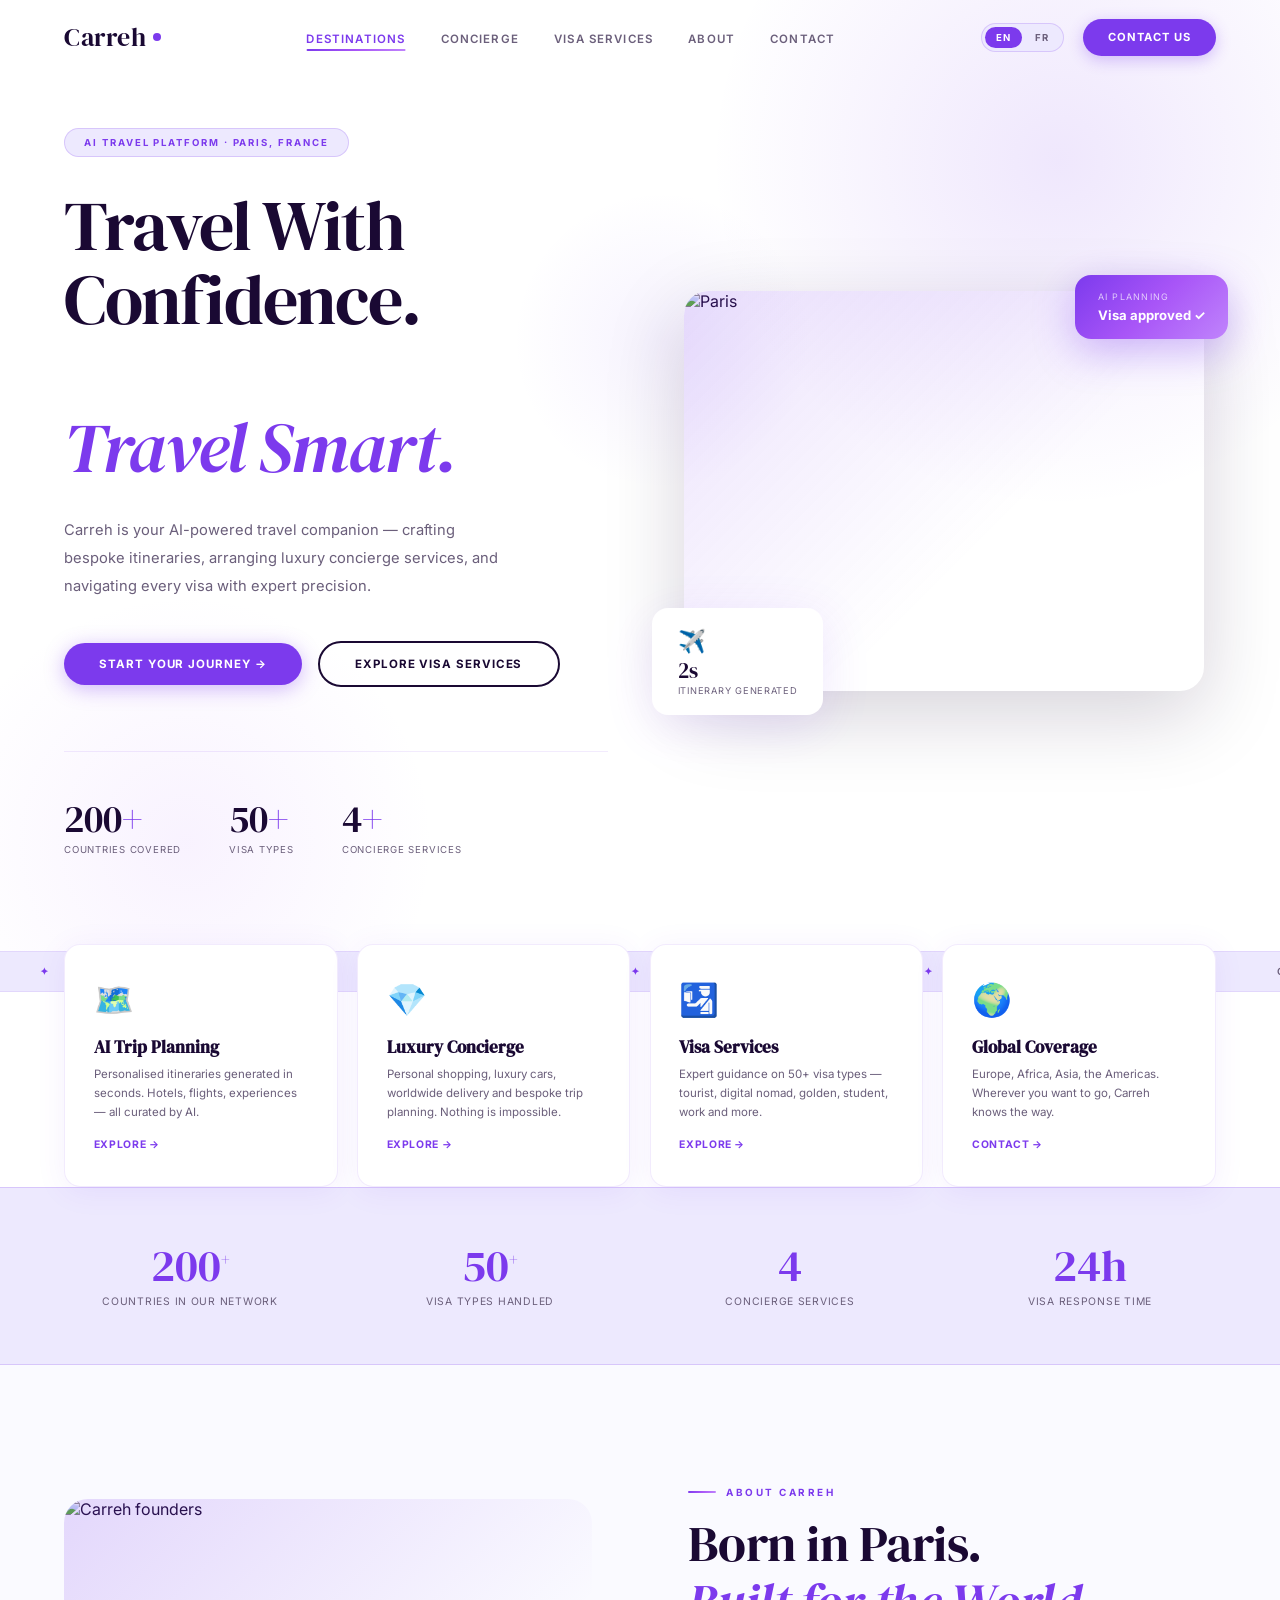
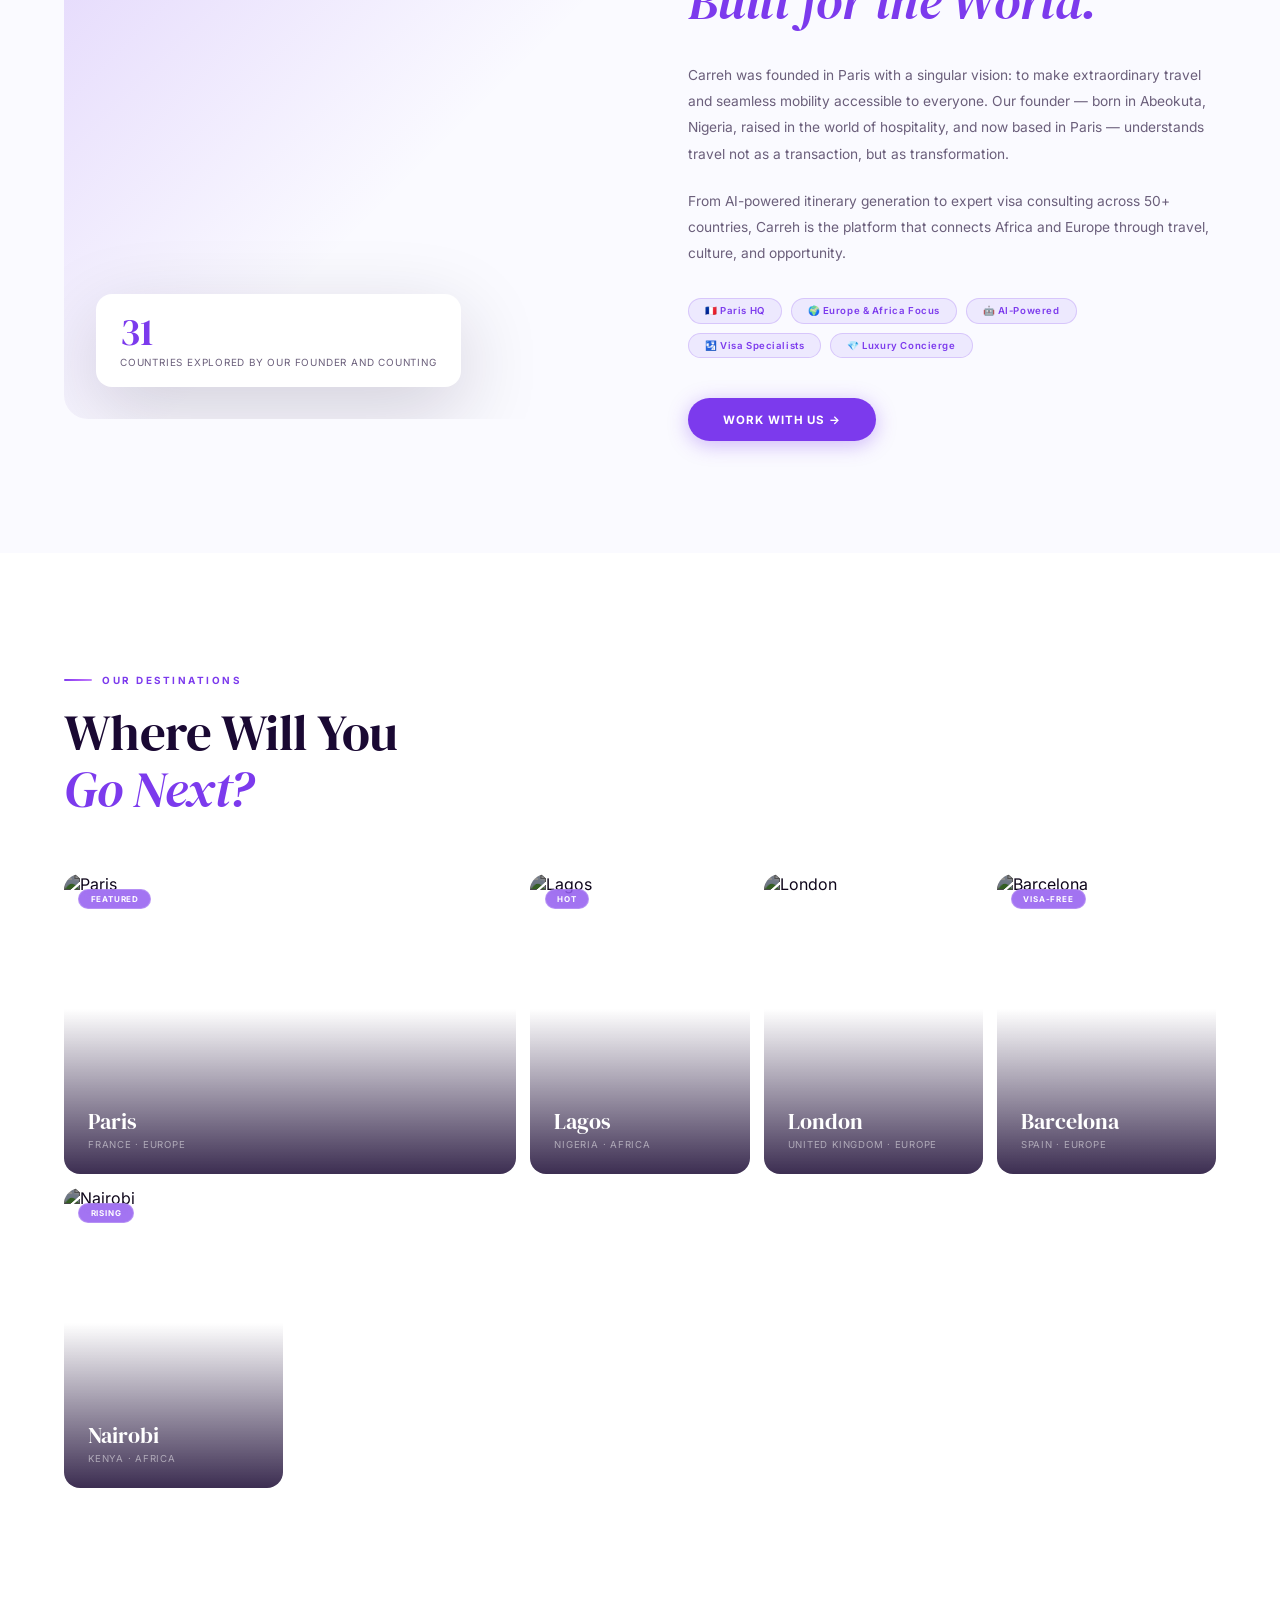
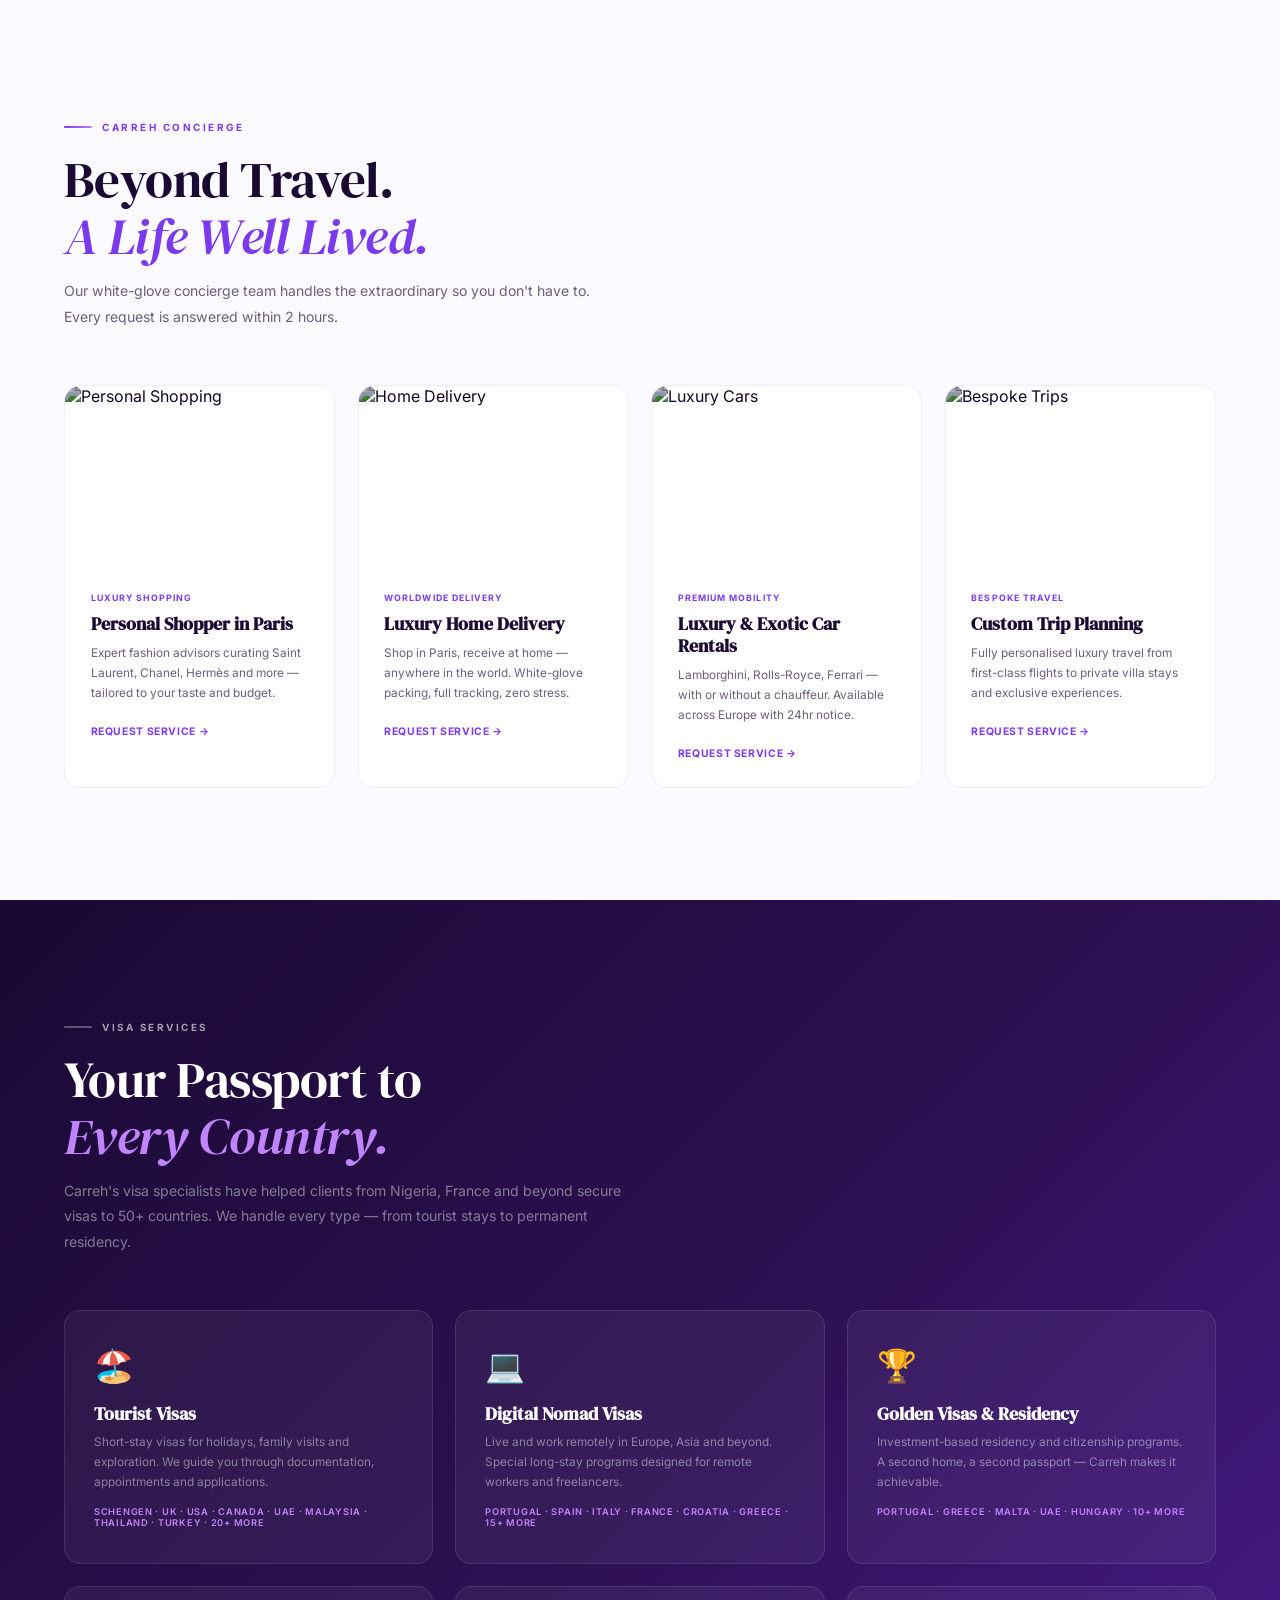
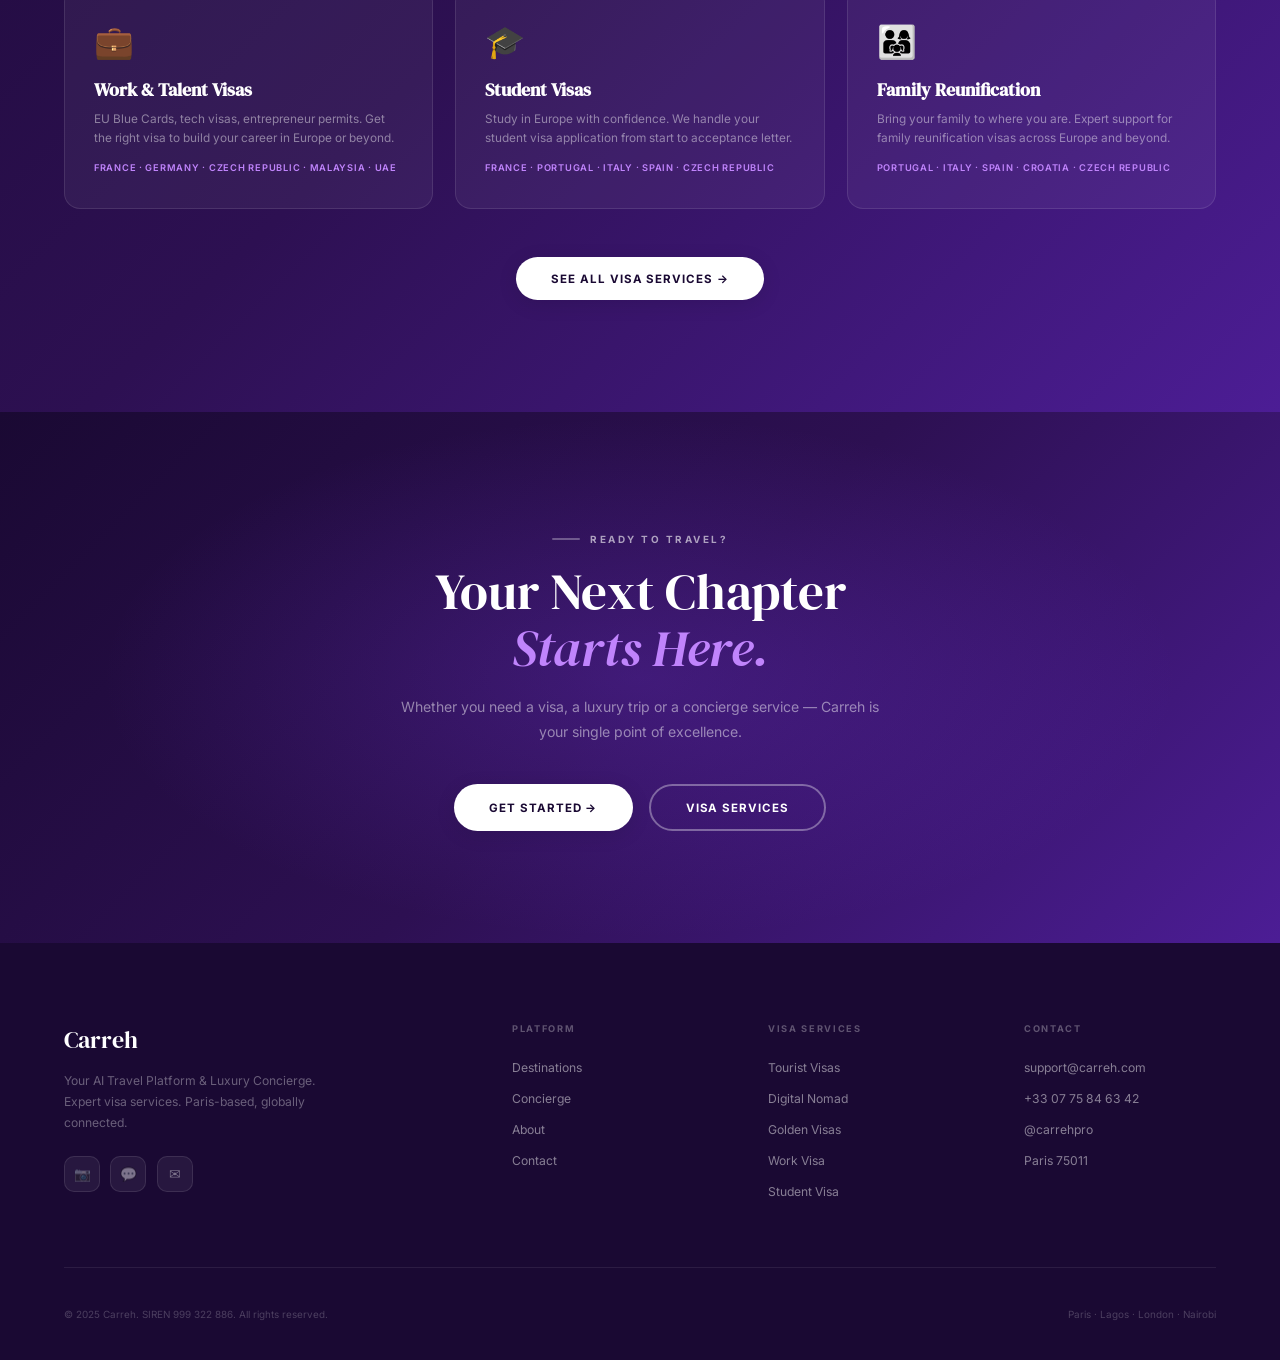
==== index.html @ 2eb6463b "Initial commit via Netlify" ====
<!DOCTYPE html>
<html lang="en">
<head>
<meta charset="UTF-8"/>
<meta name="viewport" content="width=device-width, initial-scale=1.0"/>
<meta name="description" content="Carreh — AI-powered travel platform, luxury concierge and expert visa services. Paris-based, worldwide."/>
<title>Carreh — Travel, Concierge &amp; Visa Services</title>
<link rel="preconnect" href="https://fonts.googleapis.com"/>
<link rel="preconnect" href="https://fonts.gstatic.com" crossorigin/>
<link href="https://fonts.googleapis.com/css2?family=DM+Serif+Display:ital@0;1&family=Inter:wght@300;400;500;600;700;800&display=swap" rel="stylesheet"/>
<link rel="stylesheet" href="styles.css"/>
</head>
<body>

<!-- NAV -->
<nav class="nav" id="mainNav">
  <a href="index.html" class="logo">Carreh<span class="logo-dot"></span></a>
  <ul class="nav-links">
    <li><a href="#destinations" class="active" data-en="Destinations" data-fr="Destinations">Destinations</a></li>
    <li><a href="#concierge" data-en="Concierge" data-fr="Conciergerie">Concierge</a></li>
    <li><a href="visas.html" data-en="Visa Services" data-fr="Services Visa">Visa Services</a></li>
    <li><a href="#about" data-en="About" data-fr="À Propos">About</a></li>
    <li><a href="contact.html" data-en="Contact" data-fr="Contact">Contact</a></li>
  </ul>
  <div class="nav-r">
    <div class="lang-pill">
      <button class="lbtn active" id="btnEN" onclick="setLang('en')">EN</button>
      <button class="lbtn" id="btnFR" onclick="setLang('fr')">FR</button>
    </div>
    <a href="contact.html" class="nav-cta" data-en="Contact Us" data-fr="Contactez-Nous">Contact Us</a>
  </div>
</nav>

<!-- HERO — Clean minimal with floating shapes -->
<section class="hero">
  <div class="hero-bg">
    <div class="hero-bg-shape1"></div>
    <div class="hero-bg-shape2"></div>
    <div class="hero-bg-shape3"></div>
  </div>
  <div class="hero-content">
    <div class="hero-l">
      <div class="hero-kicker" data-en="AI Travel Platform · Paris, France" data-fr="Plateforme IA · Paris, France">AI Travel Platform · Paris, France</div>
      <h1 data-en="Travel With<br/><strong>Confidence.</strong><br/><em>Travel Smart.</em>" data-fr="Voyagez Avec<br/><strong>Confiance.</strong><br/><em>Voyagez Mieux.</em>">Travel With<br/><strong>Confidence.</strong><br/><em>Travel Smart.</em></h1>
      <p class="hero-sub" data-en="Carreh is your AI-powered travel companion — crafting bespoke itineraries, arranging luxury concierge services, and navigating every visa with expert precision." data-fr="Carreh est votre compagnon de voyage IA — créant des itinéraires sur mesure, organisant des services de conciergerie de luxe, et naviguant chaque visa avec une précision experte.">Carreh is your AI-powered travel companion — crafting bespoke itineraries, arranging luxury concierge services, and navigating every visa with expert precision.</p>
      <div class="hero-btns">
        <a href="contact.html" class="btn btn-purple" data-en="Start Your Journey →" data-fr="Commencer →">Start Your Journey →</a>
        <a href="visas.html" class="btn btn-outline" data-en="Explore Visa Services" data-fr="Services Visa">Explore Visa Services</a>
      </div>
      <div class="hero-stats">
        <div><div class="hstat-n">200<span>+</span></div><div class="hstat-l" data-en="Countries Covered" data-fr="Pays Couverts">Countries Covered</div></div>
        <div><div class="hstat-n">50<span>+</span></div><div class="hstat-l" data-en="Visa Types" data-fr="Types de Visa">Visa Types</div></div>
        <div><div class="hstat-n">4<span>+</span></div><div class="hstat-l" data-en="Concierge Services" data-fr="Conciergeries">Concierge Services</div></div>
      </div>
    </div>
    <div class="hero-r">
      <div class="hero-visual">
        <div class="hero-img-main">
          <img src="https://images.unsplash.com/photo-1499856871958-5b9627545d1a?w=1200&q=80&fit=crop" alt="Paris"/>
        </div>
        <div class="hero-float1">
          <div class="hf-ico">✈️</div>
          <div class="hf-val">2s</div>
          <div class="hf-sub">Itinerary Generated</div>
        </div>
        <div class="hero-float2">
          <div class="hf2-l">AI Planning</div>
          <div class="hf2-v">Visa approved ✓</div>
        </div>
      </div>
    </div>
  </div>
</section>

<!-- MARQUEE -->
<div class="mq-wrap">
  <div class="mq-track">
    <span class="ac">✦</span><span>AI Trip Planning</span>
    <span class="ac">✦</span><span>Digital Nomad Visas</span>
    <span class="ac">✦</span><span>Luxury Concierge</span>
    <span class="ac">✦</span><span>Tourist Visas</span>
    <span class="ac">✦</span><span>Golden Visas</span>
    <span class="ac">✦</span><span>Personal Shopping Paris</span>
    <span class="ac">✦</span><span>Luxury Car Rentals</span>
    <span class="ac">✦</span><span>Worldwide Delivery</span>
    <span class="ac">✦</span><span>AI Trip Planning</span>
    <span class="ac">✦</span><span>Digital Nomad Visas</span>
    <span class="ac">✦</span><span>Luxury Concierge</span>
    <span class="ac">✦</span><span>Tourist Visas</span>
    <span class="ac">✦</span><span>Golden Visas</span>
    <span class="ac">✦</span><span>Personal Shopping Paris</span>
    <span class="ac">✦</span><span>Luxury Car Rentals</span>
    <span class="ac">✦</span><span>Worldwide Delivery</span>
  </div>
</div>

<!-- SERVICES STRIP -->
<div class="srv-strip">
  <a href="#destinations" class="srv">
    <span class="srv-ico">🗺️</span>
    <h3 data-en="AI Trip Planning" data-fr="Planification IA">AI Trip Planning</h3>
    <p data-en="Personalised itineraries generated in seconds. Hotels, flights, experiences — all curated by AI." data-fr="Itinéraires personnalisés générés en secondes. Hôtels, vols, expériences — tous curés par IA.">Personalised itineraries generated in seconds. Hotels, flights, experiences — all curated by AI.</p>
    <div class="srv-arr">Explore →</div>
  </a>
  <a href="#concierge" class="srv">
    <span class="srv-ico">💎</span>
    <h3 data-en="Luxury Concierge" data-fr="Conciergerie Luxe">Luxury Concierge</h3>
    <p data-en="Personal shopping, luxury cars, worldwide delivery and bespoke trip planning. Nothing is impossible." data-fr="Shopping personnel, voitures de luxe, livraison mondiale et planification de voyages sur mesure.">Personal shopping, luxury cars, worldwide delivery and bespoke trip planning. Nothing is impossible.</p>
    <div class="srv-arr">Explore →</div>
  </a>
  <a href="visas.html" class="srv">
    <span class="srv-ico">🛂</span>
    <h3 data-en="Visa Services" data-fr="Services Visa">Visa Services</h3>
    <p data-en="Expert guidance on 50+ visa types — tourist, digital nomad, golden, student, work and more." data-fr="Expertise sur 50+ types de visa — touristique, nomade numérique, golden, étudiant et plus.">Expert guidance on 50+ visa types — tourist, digital nomad, golden, student, work and more.</p>
    <div class="srv-arr">Explore →</div>
  </a>
  <a href="contact.html" class="srv">
    <span class="srv-ico">🌍</span>
    <h3 data-en="Global Coverage" data-fr="Couverture Mondiale">Global Coverage</h3>
    <p data-en="Europe, Africa, Asia, the Americas. Wherever you want to go, Carreh knows the way." data-fr="Europe, Afrique, Asie, Amériques. Où que vous souhaitiez aller, Carreh connaît le chemin.">Europe, Africa, Asia, the Americas. Wherever you want to go, Carreh knows the way.</p>
    <div class="srv-arr">Contact →</div>
  </a>
</div>

<!-- TRUST NUMBERS -->
<div class="trust reveal">
  <div><div class="tr-n">200<sup style="font-size:1rem">+</sup></div><div class="tr-l">Countries in our network</div></div>
  <div><div class="tr-n">50<sup style="font-size:1rem">+</sup></div><div class="tr-l">Visa types handled</div></div>
  <div><div class="tr-n">4</div><div class="tr-l">Concierge services</div></div>
  <div><div class="tr-n">24h</div><div class="tr-l">Visa response time</div></div>
</div>

<!-- ABOUT -->
<section id="about" class="section" style="background:var(--off);">
  <div class="about-grid">
    <div class="about-img reveal">
      <img src="https://images.unsplash.com/photo-1543051932-6ef9fecfff21?w=900&q=80&fit=crop" alt="Carreh founders"/>
      <div class="ab-badge">
        <div class="ab-num">31</div>
        <div class="ab-txt">Countries explored by our founder and counting</div>
      </div>
    </div>
    <div class="about-txt reveal">
      <div class="eyebrow" data-en="About Carreh" data-fr="À Propos">About Carreh</div>
      <h2 class="disp" style="margin-bottom:2rem;" data-en="Born in Paris.<br/><em>Built for the World.</em>" data-fr="Né à Paris.<br/><em>Construit pour le Monde.</em>">Born in Paris.<br/><em>Built for the World.</em></h2>
      <p data-en="Carreh was founded in Paris with a singular vision: to make extraordinary travel and seamless mobility accessible to everyone. Our founder — born in Abeokuta, Nigeria, raised in the world of hospitality, and now based in Paris — understands travel not as a transaction, but as transformation." data-fr="Carreh a été fondé à Paris avec une vision singulière : rendre le voyage extraordinaire et la mobilité sans frontières accessibles à tous.">Carreh was founded in Paris with a singular vision: to make extraordinary travel and seamless mobility accessible to everyone. Our founder — born in Abeokuta, Nigeria, raised in the world of hospitality, and now based in Paris — understands travel not as a transaction, but as transformation.</p>
      <p data-en="From AI-powered itinerary generation to expert visa consulting across 50+ countries, Carreh is the platform that connects Africa and Europe through travel, culture, and opportunity." data-fr="De la génération d'itinéraires par IA aux conseils visa experts dans 50+ pays, Carreh est la plateforme qui connecte l'Afrique et l'Europe.">From AI-powered itinerary generation to expert visa consulting across 50+ countries, Carreh is the platform that connects Africa and Europe through travel, culture, and opportunity.</p>
      <div class="pills">
        <span class="pill">🇫🇷 Paris HQ</span>
        <span class="pill">🌍 Europe & Africa Focus</span>
        <span class="pill">🤖 AI-Powered</span>
        <span class="pill">🛂 Visa Specialists</span>
        <span class="pill">💎 Luxury Concierge</span>
      </div>
      <div style="margin-top:2.5rem;">
        <a href="contact.html" class="btn btn-purple">Work With Us →</a>
      </div>
    </div>
  </div>
</section>

<!-- DESTINATIONS -->
<section id="destinations" class="section">
  <div class="eyebrow reveal" data-en="Our Destinations" data-fr="Nos Destinations">Our Destinations</div>
  <h2 class="disp reveal" data-en="Where Will You<br/><em>Go Next?</em>" data-fr="Où Irez-Vous<br/><em>Ensuite?</em>">Where Will You<br/><em>Go Next?</em></h2>
  <div class="dest-grid reveal">
    <div class="dc">
      <img src="https://images.unsplash.com/photo-1502602898657-3e91760cbb34?w=900&q=80&fit=crop" alt="Paris"/>
      <div class="dc-lbl">Featured</div>
      <div class="dc-info"><div class="dc-city">Paris</div><div class="dc-ctry">France · Europe</div></div>
    </div>
    <div class="dc">
      <img src="https://images.unsplash.com/photo-1588449668365-d15e397f6787?w=600&q=80&fit=crop" alt="Lagos"/>
      <div class="dc-lbl">Hot</div>
      <div class="dc-info"><div class="dc-city">Lagos</div><div class="dc-ctry">Nigeria · Africa</div></div>
    </div>
    <div class="dc">
      <img src="https://images.unsplash.com/photo-1513635269975-59663e0ac1ad?w=600&q=80&fit=crop" alt="London"/>
      <div class="dc-info"><div class="dc-city">London</div><div class="dc-ctry">United Kingdom · Europe</div></div>
    </div>
    <div class="dc">
      <img src="https://images.unsplash.com/photo-1558618666-fcd25c85cd64?w=600&q=80&fit=crop" alt="Barcelona"/>
      <div class="dc-lbl">Visa-Free</div>
      <div class="dc-info"><div class="dc-city">Barcelona</div><div class="dc-ctry">Spain · Europe</div></div>
    </div>
    <div class="dc">
      <img src="https://images.unsplash.com/photo-1578662996442-48f60103fc96?w=600&q=80&fit=crop" alt="Nairobi"/>
      <div class="dc-lbl">Rising</div>
      <div class="dc-info"><div class="dc-city">Nairobi</div><div class="dc-ctry">Kenya · Africa</div></div>
    </div>
  </div>
</section>

<!-- CONCIERGE -->
<section id="concierge" class="section" style="background:var(--off);">
  <div class="eyebrow reveal" data-en="Carreh Concierge" data-fr="Conciergerie Carreh">Carreh Concierge</div>
  <h2 class="disp reveal" style="margin-bottom:.8rem;" data-en="Beyond Travel.<br/><em>A Life Well Lived.</em>" data-fr="Au-delà du Voyage.<br/><em>Une Vie Bien Vécue.</em>">Beyond Travel.<br/><em>A Life Well Lived.</em></h2>
  <p class="reveal" style="color:var(--muted);font-size:.88rem;line-height:1.8;max-width:560px;margin-bottom:0;" data-en="Our white-glove concierge team handles the extraordinary so you don't have to. Every request is answered within 2 hours." data-fr="Notre équipe de conciergerie s'occupe de l'extraordinaire pour vous. Chaque demande reçoit une réponse en 2 heures.">Our white-glove concierge team handles the extraordinary so you don't have to. Every request is answered within 2 hours.</p>
  <div class="con-grid">
    <div class="con-card reveal">
      <div class="con-img"><img src="https://images.unsplash.com/photo-1441984904996-e0b6ba687e04?w=600&q=80&fit=crop" alt="Personal Shopping"/></div>
      <div class="con-body">
        <div class="con-tag">Luxury Shopping</div>
        <h3>Personal Shopper in Paris</h3>
        <p>Expert fashion advisors curating Saint Laurent, Chanel, Hermès and more — tailored to your taste and budget.</p>
        <a href="contact.html" class="con-link">Request Service →</a>
      </div>
    </div>
    <div class="con-card reveal" style="animation-delay:.1s;">
      <div class="con-img"><img src="https://images.unsplash.com/photo-1566827191344-7fca41de9ea1?w=600&q=80&fit=crop" alt="Home Delivery"/></div>
      <div class="con-body">
        <div class="con-tag">Worldwide Delivery</div>
        <h3>Luxury Home Delivery</h3>
        <p>Shop in Paris, receive at home — anywhere in the world. White-glove packing, full tracking, zero stress.</p>
        <a href="contact.html" class="con-link">Request Service →</a>
      </div>
    </div>
    <div class="con-card reveal" style="animation-delay:.2s;">
      <div class="con-img"><img src="https://images.unsplash.com/photo-1555215695-3004980ad54e?w=600&q=80&fit=crop" alt="Luxury Cars"/></div>
      <div class="con-body">
        <div class="con-tag">Premium Mobility</div>
        <h3>Luxury &amp; Exotic Car Rentals</h3>
        <p>Lamborghini, Rolls-Royce, Ferrari — with or without a chauffeur. Available across Europe with 24hr notice.</p>
        <a href="contact.html" class="con-link">Request Service →</a>
      </div>
    </div>
    <div class="con-card reveal" style="animation-delay:.3s;">
      <div class="con-img"><img src="https://images.unsplash.com/photo-1571896349842-33c89424de2d?w=600&q=80&fit=crop" alt="Bespoke Trips"/></div>
      <div class="con-body">
        <div class="con-tag">Bespoke Travel</div>
        <h3>Custom Trip Planning</h3>
        <p>Fully personalised luxury travel from first-class flights to private villa stays and exclusive experiences.</p>
        <a href="contact.html" class="con-link">Request Service →</a>
      </div>
    </div>
  </div>
</section>

<!-- VISA PREVIEW STRIP -->
<section class="section visa-strip">
  <div class="eyebrow wh reveal" data-en="Visa Services" data-fr="Services Visa">Visa Services</div>
  <h2 class="disp wh reveal" data-en="Your Passport to<br/><em>Every Country.</em>" data-fr="Votre Passeport pour<br/><em>Chaque Pays.</em>">Your Passport to<br/><em>Every Country.</em></h2>
  <p class="reveal" style="color:rgba(255,255,255,.45);font-size:.88rem;line-height:1.8;max-width:560px;margin-bottom:0;margin-top:.8rem;" data-en="Carreh's visa specialists have helped clients from Nigeria, France and beyond secure visas to 50+ countries. We handle every type — from tourist stays to permanent residency." data-fr="Les spécialistes visa de Carreh ont aidé des clients du Nigéria, de France et d'ailleurs à obtenir des visas pour 50+ pays.">Carreh's visa specialists have helped clients from Nigeria, France and beyond secure visas to 50+ countries. We handle every type — from tourist stays to permanent residency.</p>
  <div class="visa-cats reveal">
    <a href="visas.html#tourist" class="vcat">
      <span class="vcat-ico">🏖️</span>
      <h3>Tourist Visas</h3>
      <p>Short-stay visas for holidays, family visits and exploration. We guide you through documentation, appointments and applications.</p>
      <div class="ctrs">Schengen · UK · USA · Canada · UAE · Malaysia · Thailand · Turkey · 20+ more</div>
    </a>
    <a href="visas.html#nomad" class="vcat">
      <span class="vcat-ico">💻</span>
      <h3>Digital Nomad Visas</h3>
      <p>Live and work remotely in Europe, Asia and beyond. Special long-stay programs designed for remote workers and freelancers.</p>
      <div class="ctrs">Portugal · Spain · Italy · France · Croatia · Greece · 15+ more</div>
    </a>
    <a href="visas.html#golden" class="vcat">
      <span class="vcat-ico">🏆</span>
      <h3>Golden Visas &amp; Residency</h3>
      <p>Investment-based residency and citizenship programs. A second home, a second passport — Carreh makes it achievable.</p>
      <div class="ctrs">Portugal · Greece · Malta · UAE · Hungary · 10+ more</div>
    </a>
    <a href="visas.html#work" class="vcat">
      <span class="vcat-ico">💼</span>
      <h3>Work &amp; Talent Visas</h3>
      <p>EU Blue Cards, tech visas, entrepreneur permits. Get the right visa to build your career in Europe or beyond.</p>
      <div class="ctrs">France · Germany · Czech Republic · Malaysia · UAE</div>
    </a>
    <a href="visas.html#student" class="vcat">
      <span class="vcat-ico">🎓</span>
      <h3>Student Visas</h3>
      <p>Study in Europe with confidence. We handle your student visa application from start to acceptance letter.</p>
      <div class="ctrs">France · Portugal · Italy · Spain · Czech Republic</div>
    </a>
    <a href="visas.html#family" class="vcat">
      <span class="vcat-ico">👨‍👩‍👧</span>
      <h3>Family Reunification</h3>
      <p>Bring your family to where you are. Expert support for family reunification visas across Europe and beyond.</p>
      <div class="ctrs">Portugal · Italy · Spain · Croatia · Czech Republic</div>
    </a>
  </div>
  <div class="reveal" style="margin-top:3rem;text-align:center;">
    <a href="visas.html" class="btn btn-white" data-en="See All Visa Services →" data-fr="Voir Tous les Visas →">See All Visa Services →</a>
  </div>
</section>

<!-- CTA -->
<section class="cta-sec">
  <div class="eyebrow wh reveal" data-en="Ready to Travel?" data-fr="Prêt à Voyager?">Ready to Travel?</div>
  <h2 class="reveal" data-en="Your Next Chapter<br/><em>Starts Here.</em>" data-fr="Votre Prochain Chapitre<br/><em>Commence Ici.</em>">Your Next Chapter<br/><em>Starts Here.</em></h2>
  <p class="reveal" data-en="Whether you need a visa, a luxury trip or a concierge service — Carreh is your single point of excellence." data-fr="Que vous ayez besoin d'un visa, d'un voyage de luxe ou d'un service conciergerie — Carreh est votre point d'excellence.">Whether you need a visa, a luxury trip or a concierge service — Carreh is your single point of excellence.</p>
  <div class="cta-row reveal">
    <a href="contact.html" class="btn btn-white">Get Started →</a>
    <a href="visas.html" class="btn btn-outline-wh">Visa Services</a>
  </div>
</section>

<!-- FOOTER -->
<footer>
  <div class="ft">
    <div>
      <a href="index.html" class="flogo">Carreh</a>
      <p class="ftag">Your AI Travel Platform &amp; Luxury Concierge. Expert visa services. Paris-based, globally connected.</p>
      <div class="fsoc">
        <a href="https://instagram.com/carrehpro" target="_blank" class="fsoc-a">📷</a>
        <a href="https://wa.me/330775846342" target="_blank" class="fsoc-a">💬</a>
        <a href="mailto:support@carreh.com" class="fsoc-a">✉</a>
      </div>
    </div>
    <div class="fc"><h4>Platform</h4><ul><li><a href="#destinations">Destinations</a></li><li><a href="#concierge">Concierge</a></li><li><a href="#about">About</a></li><li><a href="contact.html">Contact</a></li></ul></div>
    <div class="fc"><h4>Visa Services</h4><ul><li><a href="visas.html#tourist">Tourist Visas</a></li><li><a href="visas.html#nomad">Digital Nomad</a></li><li><a href="visas.html#golden">Golden Visas</a></li><li><a href="visas.html#work">Work Visa</a></li><li><a href="visas.html#student">Student Visa</a></li></ul></div>
    <div class="fc"><h4>Contact</h4><ul><li><a href="mailto:support@carreh.com">support@carreh.com</a></li><li><a href="https://wa.me/330775846342">+33 07 75 84 63 42</a></li><li><a href="https://instagram.com/carrehpro">@carrehpro</a></li><li><a href="#">Paris 75011</a></li></ul></div>
  </div>
  <div class="fb">
    <span class="fb-copy">© 2025 Carreh. SIREN 999 322 886. All rights reserved.</span>
    <span class="fb-copy">Paris · Lagos · London · Nairobi</span>
  </div>
</footer>

<script src="main.js"></script>
</body>
</html>
---- styles.css ----
/* ═══════════════════════════════════════════
   CARREH — Purple & White Premium Design System
   ═══════════════════════════════════════════ */
@import url('https://fonts.googleapis.com/css2?family=DM+Serif+Display:ital@0;1&family=Inter:wght@300;400;500;600;700;800&display=swap');
*,*::before,*::after{box-sizing:border-box;margin:0;padding:0;}
:root{
  --white:#FFFFFF;--off:#FAFAFF;--pale:#F3EEFF;
  --deep:#1A0933;--deep2:#2D1052;
  --purple:#7C3AED;--purple2:#6D28D9;--purple-lt:#A78BFA;
  --lavender:#DDD6FE;--lavender2:#EDE9FE;
  --violet:#8B5CF6;--fuchsia:#C084FC;
  --text:#1A0933;--muted:#6B5F7B;
  --border:rgba(124,58,237,0.1);--border-p:rgba(124,58,237,0.2);
  --sh:0 4px 30px rgba(124,58,237,0.08);
  --sh-lg:0 12px 50px rgba(124,58,237,0.12);
  --sh-xl:0 24px 80px rgba(26,9,51,0.18);
  --grad:linear-gradient(135deg,#7C3AED 0%,#A855F7 50%,#C084FC 100%);
  --grad-dark:linear-gradient(135deg,#1A0933 0%,#2D1052 50%,#4C1D95 100%);
  --radius:16px;
  --radius-lg:24px;
}
html{scroll-behavior:smooth;}
body{background:var(--white);color:var(--text);font-family:'Inter',sans-serif;font-weight:400;overflow-x:hidden;-webkit-font-smoothing:antialiased;}

/* ═══ NAV ═══ */
.nav{position:fixed;top:0;left:0;right:0;z-index:600;display:flex;justify-content:space-between;align-items:center;padding:1.2rem 4rem;transition:all .4s;}
.nav.scrolled{background:rgba(255,255,255,.95);backdrop-filter:blur(24px);box-shadow:0 1px 20px rgba(124,58,237,.08);padding:.85rem 4rem;}
.logo{font-family:'DM Serif Display',serif;font-weight:400;font-size:1.65rem;letter-spacing:.02em;color:var(--deep);text-decoration:none;display:flex;align-items:center;gap:.4rem;}
.logo.wh{color:#fff;}
.logo-dot{width:8px;height:8px;background:var(--purple);border-radius:50%;display:inline-block;animation:pulse 2s ease infinite;}
@keyframes pulse{0%,100%{opacity:1;box-shadow:0 0 0 0 rgba(124,58,237,.4);}50%{opacity:.8;box-shadow:0 0 0 8px rgba(124,58,237,0);}}
.nav-links{display:flex;gap:2.2rem;list-style:none;}
.nav-links a{text-decoration:none;color:var(--muted);font-size:.72rem;font-weight:600;letter-spacing:.1em;text-transform:uppercase;transition:color .25s;position:relative;padding-bottom:.3rem;}
.nav-links a::after{content:'';position:absolute;bottom:0;left:50%;width:0;height:2px;background:var(--grad);border-radius:2px;transition:all .3s;transform:translateX(-50%);}
.nav-links a:hover{color:var(--purple);}
.nav-links a:hover::after,.nav-links a.active::after{width:100%;}
.nav-links a.active{color:var(--purple);}
.nav-r{display:flex;align-items:center;gap:1.2rem;}
.lang-pill{display:flex;align-items:center;background:var(--lavender2);border:1px solid var(--border-p);border-radius:100px;padding:3px;gap:2px;}
.lbtn{font-family:'Inter',sans-serif;font-size:.6rem;font-weight:700;letter-spacing:.07em;padding:.3rem .7rem;border:none;background:transparent;color:var(--muted);cursor:pointer;border-radius:100px;transition:all .22s;}
.lbtn.active{background:var(--purple);color:#fff;}
.nav-cta{font-family:'Inter',sans-serif;font-size:.7rem;font-weight:700;letter-spacing:.08em;text-transform:uppercase;padding:.7rem 1.6rem;background:var(--purple);color:#fff;text-decoration:none;border-radius:100px;transition:all .3s;box-shadow:0 4px 15px rgba(124,58,237,.3);}
.nav-cta:hover{background:var(--deep);transform:translateY(-2px);box-shadow:0 6px 20px rgba(26,9,51,.3);}

/* ═══ UTILS ═══ */
.section{padding:7rem 4rem;}.section-sm{padding:5rem 4rem;}
.eyebrow{font-family:'Inter',sans-serif;font-size:.62rem;font-weight:700;letter-spacing:.25em;text-transform:uppercase;color:var(--purple);display:inline-flex;align-items:center;gap:.65rem;margin-bottom:1.1rem;}
.eyebrow::before{content:'';width:28px;height:2px;background:var(--grad);border-radius:2px;}
.eyebrow.wh{color:rgba(255,255,255,.6);}
.eyebrow.wh::before{background:rgba(255,255,255,.3);}
h2.disp{font-family:'DM Serif Display',serif;font-size:clamp(2.2rem,4vw,3.4rem);font-weight:400;line-height:1.12;letter-spacing:-.01em;color:var(--deep);}
h2.disp em{font-style:italic;color:var(--purple);}
h2.disp.wh{color:#fff;}
h2.disp.wh em{color:var(--fuchsia);}
.reveal{opacity:0;transform:translateY(30px);transition:opacity .7s ease,transform .7s ease;}
.reveal.visible{opacity:1;transform:translateY(0);}
.btn{display:inline-flex;align-items:center;gap:.55rem;font-family:'Inter',sans-serif;font-size:.72rem;font-weight:700;letter-spacing:.08em;text-transform:uppercase;padding:.9rem 2.2rem;text-decoration:none;border-radius:100px;border:none;cursor:pointer;transition:all .3s;}
.btn-purple{background:var(--purple);color:#fff;box-shadow:0 4px 20px rgba(124,58,237,.35);}
.btn-purple:hover{background:var(--deep);transform:translateY(-2px);box-shadow:0 8px 30px rgba(26,9,51,.3);}
.btn-blue{background:var(--purple);color:#fff;box-shadow:0 4px 20px rgba(124,58,237,.35);}
.btn-blue:hover{background:var(--deep);transform:translateY(-2px);box-shadow:0 8px 30px rgba(26,9,51,.3);}
.btn-white{background:#fff;color:var(--deep);box-shadow:0 4px 20px rgba(0,0,0,.1);}
.btn-white:hover{background:var(--pale);color:var(--purple);transform:translateY(-2px);}
.btn-outline{background:transparent;color:var(--deep);border:2px solid var(--deep);}
.btn-outline:hover{background:var(--deep);color:#fff;}
.btn-outline-wh{background:transparent;color:#fff;border:2px solid rgba(255,255,255,.35);}
.btn-outline-wh:hover{border-color:#fff;background:rgba(255,255,255,.1);}

/* ═══ HERO — Full width gradient ═══ */
.hero{min-height:100vh;position:relative;overflow:hidden;display:flex;align-items:center;background:var(--white);}
.hero-bg{position:absolute;inset:0;z-index:0;}
.hero-bg-shape1{position:absolute;top:-20%;right:-10%;width:700px;height:700px;border-radius:50%;background:radial-gradient(circle,rgba(124,58,237,.12) 0%,transparent 70%);animation:float1 15s ease-in-out infinite;}
.hero-bg-shape2{position:absolute;bottom:-15%;left:-5%;width:500px;height:500px;border-radius:50%;background:radial-gradient(circle,rgba(192,132,252,.1) 0%,transparent 70%);animation:float2 18s ease-in-out infinite;}
.hero-bg-shape3{position:absolute;top:20%;left:40%;width:300px;height:300px;border-radius:50%;background:radial-gradient(circle,rgba(139,92,246,.08) 0%,transparent 70%);animation:float3 12s ease-in-out infinite;}
@keyframes float1{0%,100%{transform:translate(0,0);}50%{transform:translate(-40px,30px);}}
@keyframes float2{0%,100%{transform:translate(0,0);}50%{transform:translate(30px,-25px);}}
@keyframes float3{0%,100%{transform:translate(0,0);}50%{transform:translate(-20px,-20px);}}
.hero-content{position:relative;z-index:1;display:grid;grid-template-columns:1fr 1fr;gap:4rem;align-items:center;width:100%;padding:8rem 4rem 6rem;}
.hero-l{max-width:600px;}
.hero-kicker{display:inline-flex;align-items:center;gap:.6rem;font-size:.6rem;font-weight:700;letter-spacing:.2em;text-transform:uppercase;color:var(--purple);margin-bottom:2rem;padding:.5rem 1.2rem;background:var(--lavender2);border:1px solid var(--border-p);border-radius:100px;opacity:0;animation:fadeUp .8s .1s forwards;}
.hero h1{font-family:'DM Serif Display',serif;font-size:clamp(3.2rem,5.5vw,5.5rem);font-weight:400;line-height:1.05;letter-spacing:-.02em;color:var(--deep);margin-bottom:2rem;opacity:0;animation:fadeUp .9s .25s forwards;}
.hero h1 strong{display:block;font-weight:400;}
.hero h1 em{display:block;font-style:italic;color:var(--purple);}
.hero-sub{font-size:.92rem;line-height:1.9;color:var(--muted);max-width:440px;margin-bottom:2.5rem;opacity:0;animation:fadeUp .9s .4s forwards;}
.hero-btns{display:flex;align-items:center;gap:1rem;flex-wrap:wrap;opacity:0;animation:fadeUp .9s .55s forwards;}
.hero-stats{display:flex;gap:3rem;margin-top:4rem;padding-top:3rem;border-top:1px solid var(--border);opacity:0;animation:fadeUp .9s .72s forwards;}
.hstat-n{font-family:'DM Serif Display',serif;font-size:2.4rem;font-weight:400;color:var(--deep);line-height:1;}
.hstat-n span{color:var(--purple);}
.hstat-l{font-size:.6rem;color:var(--muted);margin-top:.3rem;letter-spacing:.08em;text-transform:uppercase;}
.hero-r{position:relative;display:flex;justify-content:center;align-items:center;opacity:0;animation:fadeUp .9s .5s forwards;}
.hero-visual{position:relative;width:100%;max-width:520px;}
.hero-img-main{width:100%;border-radius:var(--radius-lg);overflow:hidden;box-shadow:var(--sh-xl);position:relative;}
.hero-img-main img{width:100%;height:400px;object-fit:cover;display:block;}
.hero-img-main::after{content:'';position:absolute;inset:0;background:linear-gradient(135deg,rgba(124,58,237,.15) 0%,transparent 60%);border-radius:var(--radius-lg);}
.hero-float1{position:absolute;bottom:-1.5rem;left:-2rem;z-index:2;background:#fff;border-radius:var(--radius);padding:1.2rem 1.6rem;box-shadow:var(--sh-lg);animation:flt 5s ease-in-out infinite;}
.hero-float2{position:absolute;top:-1rem;right:-1.5rem;z-index:2;background:var(--grad);border-radius:var(--radius);padding:1rem 1.4rem;box-shadow:0 12px 40px rgba(124,58,237,.35);animation:flt 4s 1.5s ease-in-out infinite;}
@keyframes flt{0%,100%{transform:translateY(0);}50%{transform:translateY(-10px);}}
.hf-ico{font-size:1.4rem;margin-bottom:.4rem;}
.hf-val{font-family:'DM Serif Display',serif;font-size:1.3rem;color:var(--deep);line-height:1;}
.hf-sub{font-size:.58rem;color:var(--muted);margin-top:.2rem;text-transform:uppercase;letter-spacing:.08em;}
.hf2-l{font-size:.56rem;letter-spacing:.14em;text-transform:uppercase;color:rgba(255,255,255,.7);margin-bottom:.3rem;}
.hf2-v{font-family:'Inter',sans-serif;font-size:.82rem;font-weight:700;color:#fff;}
@keyframes fadeUp{from{opacity:0;transform:translateY(24px);}to{opacity:1;transform:translateY(0);}}

/* ═══ MARQUEE ═══ */
.mq-wrap{border-top:1px solid var(--border);border-bottom:1px solid var(--border);background:var(--lavender2);padding:.85rem 0;overflow:hidden;}
.mq-track{display:flex;white-space:nowrap;animation:marq 30s linear infinite;}
.mq-track span{font-family:'Inter',sans-serif;font-size:.62rem;font-weight:600;letter-spacing:.14em;text-transform:uppercase;color:var(--muted);padding:0 2.5rem;}
.mq-track .ac{color:var(--purple);font-weight:800;}
@keyframes marq{from{transform:translateX(0);}to{transform:translateX(-50%);}}

/* ═══ SERVICES STRIP ═══ */
.srv-strip{display:grid;grid-template-columns:repeat(4,1fr);margin:-3rem 4rem 0;position:relative;z-index:10;gap:1.2rem;}
.srv{background:#fff;padding:2.2rem 1.8rem;text-decoration:none;display:block;position:relative;border:1px solid var(--border);border-radius:var(--radius);transition:all .35s;box-shadow:var(--sh);}
.srv:hover{transform:translateY(-6px);box-shadow:var(--sh-lg);border-color:var(--border-p);}
.srv::before{content:'';position:absolute;top:0;left:1.5rem;right:1.5rem;height:3px;background:var(--grad);border-radius:0 0 3px 3px;opacity:0;transition:opacity .35s;}
.srv:hover::before{opacity:1;}
.srv-ico{font-size:2rem;margin-bottom:1rem;display:block;}
.srv h3{font-family:'DM Serif Display',serif;font-size:1.08rem;color:var(--deep);margin-bottom:.4rem;}
.srv p{font-size:.72rem;line-height:1.65;color:var(--muted);margin-bottom:1rem;}
.srv-arr{font-size:.65rem;color:var(--purple);font-weight:700;letter-spacing:.06em;text-transform:uppercase;display:flex;align-items:center;gap:.4rem;transition:gap .3s;}
.srv:hover .srv-arr{gap:.85rem;}

/* ═══ ABOUT ═══ */
.about-grid{display:grid;grid-template-columns:1fr 1fr;gap:6rem;align-items:center;}
.about-img{position:relative;border-radius:var(--radius-lg);overflow:hidden;height:520px;}
.about-img img{width:100%;height:100%;object-fit:cover;}
.about-img::after{content:'';position:absolute;inset:0;background:linear-gradient(135deg,rgba(124,58,237,.18),transparent 60%);}
.ab-badge{position:absolute;bottom:2rem;left:2rem;background:#fff;border-radius:var(--radius);padding:1.2rem 1.5rem;box-shadow:var(--sh-xl);z-index:1;}
.ab-num{font-family:'DM Serif Display',serif;font-size:2.4rem;color:var(--purple);line-height:1;}
.ab-txt{font-size:.62rem;color:var(--muted);margin-top:.25rem;text-transform:uppercase;letter-spacing:.08em;}
.about-txt p{font-size:.86rem;line-height:1.9;color:var(--muted);margin-bottom:1.3rem;}
.about-txt p strong{color:var(--deep);font-weight:600;}
.pills{display:flex;gap:.55rem;flex-wrap:wrap;margin-top:2rem;}
.pill{font-family:'Inter',sans-serif;font-size:.6rem;font-weight:600;letter-spacing:.06em;padding:.4rem 1rem;border-radius:100px;background:var(--lavender2);border:1px solid var(--border-p);color:var(--purple);}

/* ═══ DESTINATIONS ═══ */
.dest-grid{display:grid;grid-template-columns:repeat(5,1fr);gap:14px;margin-top:3.5rem;}
.dc{position:relative;border-radius:var(--radius);overflow:hidden;height:300px;cursor:pointer;}
.dc:first-child{grid-column:span 2;}
.dc img{width:100%;height:100%;object-fit:cover;filter:brightness(.55) saturate(.9);transition:transform .7s,filter .5s;}
.dc:hover img{transform:scale(1.06);filter:brightness(.4);}
.dc-info{position:absolute;inset:0;padding:1.5rem;display:flex;flex-direction:column;justify-content:flex-end;background:linear-gradient(to top,rgba(26,9,51,.85) 0%,transparent 55%);}
.dc-city{font-family:'DM Serif Display',serif;font-size:1.35rem;color:#fff;}
.dc-ctry{font-size:.6rem;color:rgba(255,255,255,.5);margin-top:.2rem;letter-spacing:.08em;text-transform:uppercase;}
.dc-lbl{position:absolute;top:.9rem;left:.9rem;font-family:'Inter',sans-serif;font-size:.5rem;font-weight:700;letter-spacing:.1em;text-transform:uppercase;background:rgba(124,58,237,.7);backdrop-filter:blur(10px);border:1px solid rgba(255,255,255,.2);color:#fff;padding:.25rem .7rem;border-radius:100px;}

/* ═══ CONCIERGE CARDS ═══ */
.con-grid{display:grid;grid-template-columns:repeat(4,1fr);gap:1.4rem;margin-top:3.5rem;}
.con-card{background:#fff;border:1px solid var(--border);border-radius:var(--radius);overflow:hidden;transition:transform .3s,box-shadow .3s,border-color .3s;}
.con-card:hover{transform:translateY(-8px);box-shadow:var(--sh-xl);border-color:var(--border-p);}
.con-img{height:180px;overflow:hidden;}
.con-img img{width:100%;height:100%;object-fit:cover;filter:brightness(.7);transition:transform .6s;}
.con-card:hover .con-img img{transform:scale(1.08);}
.con-body{padding:1.6rem;}
.con-tag{font-family:'Inter',sans-serif;font-size:.55rem;font-weight:700;letter-spacing:.12em;text-transform:uppercase;color:var(--purple);margin-bottom:.65rem;}
.con-body h3{font-family:'DM Serif Display',serif;font-size:1.1rem;color:var(--deep);margin-bottom:.5rem;line-height:1.25;}
.con-body p{font-size:.74rem;line-height:1.7;color:var(--muted);margin-bottom:1rem;}
.con-link{display:inline-flex;align-items:center;gap:.4rem;font-size:.65rem;font-weight:700;color:var(--purple);text-decoration:none;letter-spacing:.06em;text-transform:uppercase;transition:gap .3s;}
.con-link:hover{gap:.8rem;}

/* ═══ VISA PREVIEW STRIP ═══ */
.visa-strip{background:var(--grad-dark);}
.visa-cats{display:grid;grid-template-columns:repeat(3,1fr);gap:1.4rem;margin-top:3.5rem;}
.vcat{background:rgba(255,255,255,.05);border:1px solid rgba(255,255,255,.1);border-radius:var(--radius);padding:2.2rem 1.8rem;text-decoration:none;display:block;transition:all .35s;}
.vcat:hover{background:rgba(124,58,237,.2);border-color:rgba(168,85,247,.4);transform:translateY(-4px);}
.vcat-ico{font-size:2rem;margin-bottom:1rem;display:block;}
.vcat h3{font-family:'DM Serif Display',serif;font-size:1.15rem;color:#fff;margin-bottom:.45rem;}
.vcat p{font-size:.74rem;line-height:1.65;color:rgba(255,255,255,.45);margin-bottom:.85rem;}
.vcat .ctrs{font-size:.58rem;color:var(--fuchsia);letter-spacing:.08em;text-transform:uppercase;font-weight:600;}

/* ═══ TRUST ═══ */
.trust{background:var(--lavender2);border-top:1px solid var(--border-p);border-bottom:1px solid var(--border-p);padding:3.5rem 4rem;display:grid;grid-template-columns:repeat(4,1fr);gap:3rem;text-align:center;}
.tr-n{font-family:'DM Serif Display',serif;font-size:2.8rem;color:var(--purple);line-height:1;}
.tr-l{font-size:.65rem;color:var(--muted);margin-top:.35rem;letter-spacing:.07em;text-transform:uppercase;}

/* ═══ CTA ═══ */
.cta-sec{background:var(--grad-dark);padding:7rem 4rem;text-align:center;position:relative;overflow:hidden;}
.cta-sec::before{content:'';position:absolute;inset:0;background:radial-gradient(ellipse 60% 70% at 50% 50%,rgba(124,58,237,.25) 0%,transparent 70%);}
.cta-sec>*{position:relative;z-index:1;}
.cta-sec h2{font-family:'DM Serif Display',serif;font-size:clamp(2.4rem,4vw,3.4rem);font-weight:400;color:#fff;margin-bottom:1rem;line-height:1.12;}
.cta-sec h2 em{font-style:italic;color:var(--fuchsia);}
.cta-sec p{font-size:.88rem;color:rgba(255,255,255,.48);margin-bottom:2.5rem;max-width:480px;margin-left:auto;margin-right:auto;line-height:1.8;}
.cta-row{display:flex;gap:1rem;justify-content:center;flex-wrap:wrap;}

/* ═══ PAGE HERO ═══ */
.page-hero{background:var(--grad-dark);padding:11rem 4rem 6rem;position:relative;overflow:hidden;}
.page-hero::before{content:'';position:absolute;inset:0;background:radial-gradient(ellipse 70% 80% at 80% 40%,rgba(124,58,237,.25) 0%,transparent 60%);}
.page-hero::after{content:'';position:absolute;bottom:0;left:0;right:0;height:80px;background:linear-gradient(to top,var(--white),transparent);}
.ph-inner{position:relative;z-index:1;max-width:820px;}
.page-hero h1{font-family:'DM Serif Display',serif;font-size:clamp(2.8rem,5.5vw,5.2rem);font-weight:400;line-height:1.08;color:#fff;margin-bottom:1.4rem;}
.page-hero h1 em{font-style:italic;color:var(--fuchsia);}
.page-hero p{font-size:.9rem;line-height:1.85;color:rgba(255,255,255,.48);max-width:560px;margin-bottom:2.2rem;}
.hero-tags{display:flex;gap:.65rem;flex-wrap:wrap;}
.htag{font-size:.58rem;font-weight:600;letter-spacing:.1em;text-transform:uppercase;padding:.38rem 1rem;border-radius:100px;background:rgba(124,58,237,.2);border:1px solid rgba(168,85,247,.3);color:rgba(255,255,255,.7);}

/* ═══ VISA PAGE ═══ */
.visa-nav{position:sticky;top:64px;z-index:100;background:rgba(255,255,255,.95);backdrop-filter:blur(20px);border-bottom:1px solid var(--border);padding:0 4rem;display:flex;gap:0;overflow-x:auto;scrollbar-width:none;}
.visa-nav::-webkit-scrollbar{display:none;}
.vntab{font-family:'Inter',sans-serif;font-size:.68rem;font-weight:600;letter-spacing:.08em;text-transform:uppercase;padding:1.05rem 1.5rem;border:none;background:transparent;color:var(--muted);cursor:pointer;border-bottom:2px solid transparent;white-space:nowrap;transition:all .25s;position:relative;}
.vntab:hover{color:var(--deep);}
.vntab.active{color:var(--purple);border-bottom-color:var(--purple);}
.vsec{padding:5rem 4rem;}
.vsec:nth-child(even){background:var(--off);}
.vsec-hd{margin-bottom:2.5rem;}
.vsec-hd h2{font-family:'DM Serif Display',serif;font-size:clamp(2rem,4vw,2.8rem);font-weight:400;color:var(--deep);margin-bottom:.6rem;line-height:1.12;}
.vsec-hd p{font-size:.84rem;line-height:1.8;color:var(--muted);max-width:580px;}

/* ═══ VISA CARDS — IMMERSIVE HORIZONTAL GALLERY ═══ */
.visa-grid{
  display:flex;overflow-x:auto;scroll-snap-type:x mandatory;
  gap:1.4rem;padding:.5rem 0 2rem;-webkit-overflow-scrolling:touch;
  scroll-padding-left:0;position:relative;
}
.visa-grid::-webkit-scrollbar{height:5px;}
.visa-grid::-webkit-scrollbar-track{background:var(--pale);border-radius:99px;}
.visa-grid::-webkit-scrollbar-thumb{background:var(--purple);border-radius:99px;}
.visa-grid::after{
  content:'';position:sticky;right:0;top:0;bottom:0;flex-shrink:0;
  width:60px;min-height:100%;
  background:linear-gradient(to left,var(--white) 0%,transparent 100%);
  pointer-events:none;z-index:10;margin-left:-60px;
}
.vsec:nth-child(even) .visa-grid::after{
  background:linear-gradient(to left,var(--off) 0%,transparent 100%);
}
.vc{
  min-width:280px;max-width:280px;height:420px;
  border-radius:var(--radius-lg);overflow:hidden;position:relative;
  scroll-snap-align:start;flex-shrink:0;
  border:none;cursor:pointer;background:var(--deep);
  transition:transform .45s cubic-bezier(.4,0,.2,1),box-shadow .45s;
}
.vsec:nth-child(even) .vc{background:var(--deep);}
.vc:hover{
  transform:translateY(-10px) scale(1.03);
  box-shadow:0 28px 80px rgba(26,9,51,.3);
}
.vc::before{
  content:'';position:absolute;top:0;left:0;right:0;height:3px;
  z-index:8;background:var(--grad);
  opacity:0;transition:opacity .35s;
}
.vc:hover::before{opacity:1;}
.vc-img{position:absolute;inset:0;width:100%;height:100%;overflow:hidden;}
.vc-placeholder{width:100%;height:100%;display:flex;align-items:center;justify-content:center;font-size:6rem;opacity:.3;}
.vc-img img{
  width:100%;height:100%;object-fit:cover;
  filter:brightness(.42) saturate(.85);
  transition:transform .7s cubic-bezier(.4,0,.2,1),filter .5s;
}
.vc:hover .vc-img img{transform:scale(1.12);filter:brightness(.32) saturate(.9);}
.vc-flag{position:absolute;top:1.3rem;left:1.3rem;font-size:2.2rem;z-index:4;filter:drop-shadow(0 3px 8px rgba(0,0,0,.45));}
.vc-badge{
  position:absolute;top:1.2rem;right:1.2rem;z-index:4;
  font-size:.5rem;font-weight:700;letter-spacing:.1em;text-transform:uppercase;
  background:rgba(124,58,237,.45);backdrop-filter:blur(14px);
  border:1px solid rgba(168,85,247,.35);color:#fff;
  padding:.28rem .75rem;border-radius:100px;
}
.vc-body{
  position:absolute;bottom:0;left:0;right:0;z-index:5;
  padding:2rem 1.4rem 1.4rem;
  background:linear-gradient(to top,rgba(26,9,51,.97) 0%,rgba(26,9,51,.82) 50%,rgba(26,9,51,.3) 78%,transparent 100%);
}
.vc-ctry{font-size:.54rem;font-weight:700;letter-spacing:.14em;text-transform:uppercase;color:var(--fuchsia);margin-bottom:.35rem;}
.vc-body h3{font-family:'DM Serif Display',serif;font-size:1.15rem;color:#fff;margin-bottom:.5rem;line-height:1.25;}
.vc-body p{font-size:.68rem;line-height:1.6;color:rgba(255,255,255,.5);margin-bottom:.75rem;display:-webkit-box;-webkit-line-clamp:3;-webkit-box-orient:vertical;overflow:hidden;}
.vc-meta{display:flex;gap:.6rem;margin-bottom:.8rem;flex-wrap:wrap;}
.vc-mi{font-size:.58rem;color:rgba(255,255,255,.45);display:flex;align-items:center;gap:.25rem;}
.vc-mi strong{color:#fff;font-weight:600;}
.vc-btn{
  display:inline-flex;align-items:center;justify-content:center;gap:.4rem;
  width:100%;font-family:'Inter',sans-serif;
  font-size:.63rem;font-weight:700;letter-spacing:.08em;text-transform:uppercase;
  padding:.68rem 1rem;background:rgba(124,58,237,.25);backdrop-filter:blur(8px);
  color:#fff;border:1px solid rgba(168,85,247,.3);border-radius:100px;
  cursor:pointer;text-decoration:none;transition:all .3s;
}
.vc-btn:hover{background:var(--purple);color:#fff;border-color:var(--purple);}
.visa-grid.visible .vc{animation:vcSlideIn .55s backwards;}
.visa-grid.visible .vc:nth-child(1){animation-delay:.04s;}
.visa-grid.visible .vc:nth-child(2){animation-delay:.1s;}
.visa-grid.visible .vc:nth-child(3){animation-delay:.16s;}
.visa-grid.visible .vc:nth-child(4){animation-delay:.22s;}
.visa-grid.visible .vc:nth-child(5){animation-delay:.28s;}
.visa-grid.visible .vc:nth-child(6){animation-delay:.34s;}
.visa-grid.visible .vc:nth-child(7){animation-delay:.4s;}
.visa-grid.visible .vc:nth-child(8){animation-delay:.46s;}
.visa-grid.visible .vc:nth-child(9){animation-delay:.52s;}
.visa-grid.visible .vc:nth-child(10){animation-delay:.58s;}
.visa-grid.visible .vc:nth-child(11){animation-delay:.64s;}
.visa-grid.visible .vc:nth-child(12){animation-delay:.7s;}
@keyframes vcSlideIn{from{opacity:0;transform:translateX(40px) scale(.95);}to{opacity:1;transform:translateX(0) scale(1);}}
.scroll-hint{
  display:inline-flex;align-items:center;gap:.5rem;
  margin-top:1.1rem;font-family:'Inter',sans-serif;
  font-size:.58rem;font-weight:600;letter-spacing:.18em;text-transform:uppercase;
  color:var(--muted);opacity:.55;
  animation:scrollHintPulse 2.5s ease-in-out infinite;
}
.scroll-hint::before{content:'';width:20px;height:1px;background:var(--muted);}
@keyframes scrollHintPulse{0%,100%{opacity:.55;transform:translateX(0);}50%{opacity:.85;transform:translateX(5px);}}

/* ═══ CONTACT PAGE ═══ */
.contact-layout{display:grid;grid-template-columns:1fr 1.6fr;gap:6rem;align-items:start;}
.ci h3{font-family:'DM Serif Display',serif;font-size:1.6rem;color:var(--deep);margin-bottom:1rem;}
.ci>p{font-size:.84rem;line-height:1.85;color:var(--muted);margin-bottom:2.2rem;}
.c-links{display:flex;flex-direction:column;gap:.9rem;margin-bottom:2.2rem;}
.c-link{display:flex;align-items:center;gap:1.1rem;padding:1.1rem 1.3rem;background:#fff;border:1.5px solid var(--border);border-radius:var(--radius);text-decoration:none;transition:all .3s;}
.c-link:hover{border-color:var(--purple);background:var(--lavender2);transform:translateY(-2px);box-shadow:var(--sh);}
.c-ico{width:42px;height:42px;border-radius:12px;background:var(--lavender2);border:1px solid var(--border-p);color:var(--purple);display:flex;align-items:center;justify-content:center;font-size:1.05rem;flex-shrink:0;}
.c-lbl{font-size:.56rem;letter-spacing:.12em;text-transform:uppercase;color:var(--muted);margin-bottom:.12rem;}
.c-val{font-size:.82rem;color:var(--deep);font-weight:500;}
.soc-row{display:flex;gap:.7rem;flex-wrap:wrap;}
.soc-btn{display:flex;align-items:center;gap:.5rem;padding:.6rem 1.2rem;border-radius:100px;font-size:.65rem;font-weight:700;letter-spacing:.06em;text-decoration:none;transition:all .3s;}
.soc-btn.ig{background:linear-gradient(135deg,#E1306C,#C13584);color:#fff;}
.soc-btn.ig:hover{opacity:.9;transform:translateY(-2px);}
.soc-btn.wa{background:#25D366;color:#fff;}
.soc-btn.wa:hover{background:#1dab54;transform:translateY(-2px);}
.cf-box{background:#fff;border:1.5px solid var(--border);border-radius:var(--radius-lg);padding:3rem;box-shadow:var(--sh);}
.cf-title{font-family:'DM Serif Display',serif;font-size:1.8rem;color:var(--deep);margin-bottom:.4rem;}
.cf-sub{font-size:.78rem;color:var(--muted);margin-bottom:2.2rem;line-height:1.7;}

/* ═══ FORMS ═══ */
.fg{display:flex;flex-direction:column;gap:.4rem;margin-bottom:1.1rem;}
.fg label{font-family:'Inter',sans-serif;font-size:.58rem;font-weight:700;letter-spacing:.12em;text-transform:uppercase;color:var(--deep);}
.fg input,.fg select,.fg textarea{background:var(--off);border:1.5px solid var(--border);color:var(--deep);padding:.82rem 1rem;border-radius:12px;font-family:'Inter',sans-serif;font-size:.82rem;outline:none;resize:none;transition:border-color .3s,box-shadow .3s;}
.fg input:focus,.fg select:focus,.fg textarea:focus{border-color:var(--purple);background:#fff;box-shadow:0 0 0 3px rgba(124,58,237,.1);}
.fg select option{background:#fff;}
.frow{display:grid;grid-template-columns:1fr 1fr;gap:1rem;}
.fsub{width:100%;padding:1rem;background:var(--purple);color:#fff;border:none;border-radius:100px;font-family:'Inter',sans-serif;font-size:.76rem;font-weight:700;letter-spacing:.09em;text-transform:uppercase;cursor:pointer;transition:all .3s;margin-top:.5rem;box-shadow:0 4px 15px rgba(124,58,237,.3);}
.fsub:hover{background:var(--deep);box-shadow:0 6px 20px rgba(26,9,51,.3);}
.form-ok{display:none;text-align:center;padding:2rem;}
.form-ok .ok-ico{font-size:3rem;margin-bottom:1rem;}
.form-ok h4{font-family:'DM Serif Display',serif;font-size:1.5rem;color:var(--deep);margin-bottom:.5rem;}
.form-ok p{font-size:.78rem;color:var(--muted);line-height:1.7;}

/* ═══ MODAL ═══ */
.modal-bg{position:fixed;inset:0;background:rgba(26,9,51,.55);backdrop-filter:blur(6px);z-index:800;display:flex;align-items:center;justify-content:center;opacity:0;pointer-events:none;transition:opacity .3s;padding:1.5rem;}
.modal-bg.open{opacity:1;pointer-events:all;}
.modal{background:#fff;border-radius:var(--radius-lg);width:100%;max-width:520px;padding:2.5rem;transform:translateY(18px);transition:transform .3s;max-height:90vh;overflow-y:auto;position:relative;}
.modal-bg.open .modal{transform:translateY(0);}
.modal-x{position:absolute;top:1.2rem;right:1.2rem;background:var(--off);border:none;cursor:pointer;width:34px;height:34px;border-radius:50%;display:flex;align-items:center;justify-content:center;font-size:1.1rem;color:var(--muted);transition:all .3s;}
.modal-x:hover{background:var(--lavender2);color:var(--purple);}
.modal h3{font-family:'DM Serif Display',serif;font-size:1.5rem;color:var(--deep);margin-bottom:.4rem;}
.modal-sub{font-size:.76rem;color:var(--muted);margin-bottom:1.8rem;line-height:1.65;}

/* ═══ FOOTER ═══ */
footer{background:var(--deep);padding:5rem 4rem 2.5rem;}
.ft{display:grid;grid-template-columns:2fr 1fr 1fr 1fr;gap:4rem;padding-bottom:3.5rem;border-bottom:1px solid rgba(255,255,255,.08);margin-bottom:2.5rem;}
.flogo{font-family:'DM Serif Display',serif;font-size:1.5rem;color:#fff;text-decoration:none;display:block;margin-bottom:.85rem;}
.ftag{font-size:.76rem;color:rgba(255,255,255,.35);line-height:1.75;margin-bottom:1.4rem;max-width:270px;}
.fsoc{display:flex;gap:.65rem;}
.fsoc-a{width:36px;height:36px;border-radius:10px;background:rgba(255,255,255,.06);border:1px solid rgba(255,255,255,.1);display:flex;align-items:center;justify-content:center;color:rgba(255,255,255,.4);text-decoration:none;font-size:.85rem;transition:all .3s;}
.fsoc-a:hover{background:var(--purple);border-color:var(--purple);color:#fff;}
.fc h4{font-size:.58rem;font-weight:700;letter-spacing:.18em;text-transform:uppercase;color:rgba(255,255,255,.3);margin-bottom:1.4rem;}
.fc ul{list-style:none;}
.fc ul li{margin-bottom:.68rem;}
.fc ul a{text-decoration:none;color:rgba(255,255,255,.48);font-size:.76rem;transition:color .25s;}
.fc ul a:hover{color:#fff;}
.fb{display:flex;justify-content:space-between;align-items:center;flex-wrap:wrap;gap:1rem;}
.fb-copy{font-size:.62rem;color:rgba(255,255,255,.22);}

/* ═══ RESPONSIVE ═══ */
@media(max-width:1200px){
  .hero-content{grid-template-columns:1fr;padding:10rem 4rem 5rem;}
  .hero-r{display:none;}
  .srv-strip{grid-template-columns:1fr 1fr;margin-top:2rem;}
  .ft{grid-template-columns:1fr 1fr;}
  .con-grid{grid-template-columns:1fr 1fr;}
  .visa-cats{grid-template-columns:1fr 1fr;}
}
@media(max-width:960px){
  .nav{padding:1rem 1.5rem;}.nav.scrolled{padding:.8rem 1.5rem;}
  .nav-links{display:none;}
  .section{padding:5rem 1.5rem;}.section-sm{padding:4rem 1.5rem;}
  .srv-strip{margin:0 1.5rem;margin-top:2rem;}
  .about-grid{grid-template-columns:1fr;gap:3rem;}
  .dest-grid{grid-template-columns:1fr 1fr;}.dc:first-child{grid-column:span 1;}
  .trust{grid-template-columns:1fr 1fr;padding:3rem 1.5rem;}
  .vsec{padding:4rem 1.5rem;}.page-hero{padding:9rem 1.5rem 4.5rem;}
  .visa-nav{padding:0 1.5rem;}
  .vc{min-width:260px;max-width:260px;height:400px;}
  .contact-layout{grid-template-columns:1fr;gap:3rem;}
  .cf-box{padding:2rem 1.5rem;}
  footer{padding:3.5rem 1.5rem 2rem;}
  .cta-sec{padding:5rem 1.5rem;}
  .hero-content{padding:9rem 1.5rem 4rem;}
}
@media(max-width:640px){
  .srv-strip{grid-template-columns:1fr;}
  .dest-grid{grid-template-columns:1fr;}
  .con-grid{grid-template-columns:1fr;}
  .visa-cats{grid-template-columns:1fr;}
  .vc{min-width:250px;max-width:250px;height:380px;}
  .trust{grid-template-columns:1fr 1fr;}
  .frow{grid-template-columns:1fr;}
  .ft{grid-template-columns:1fr;}
}
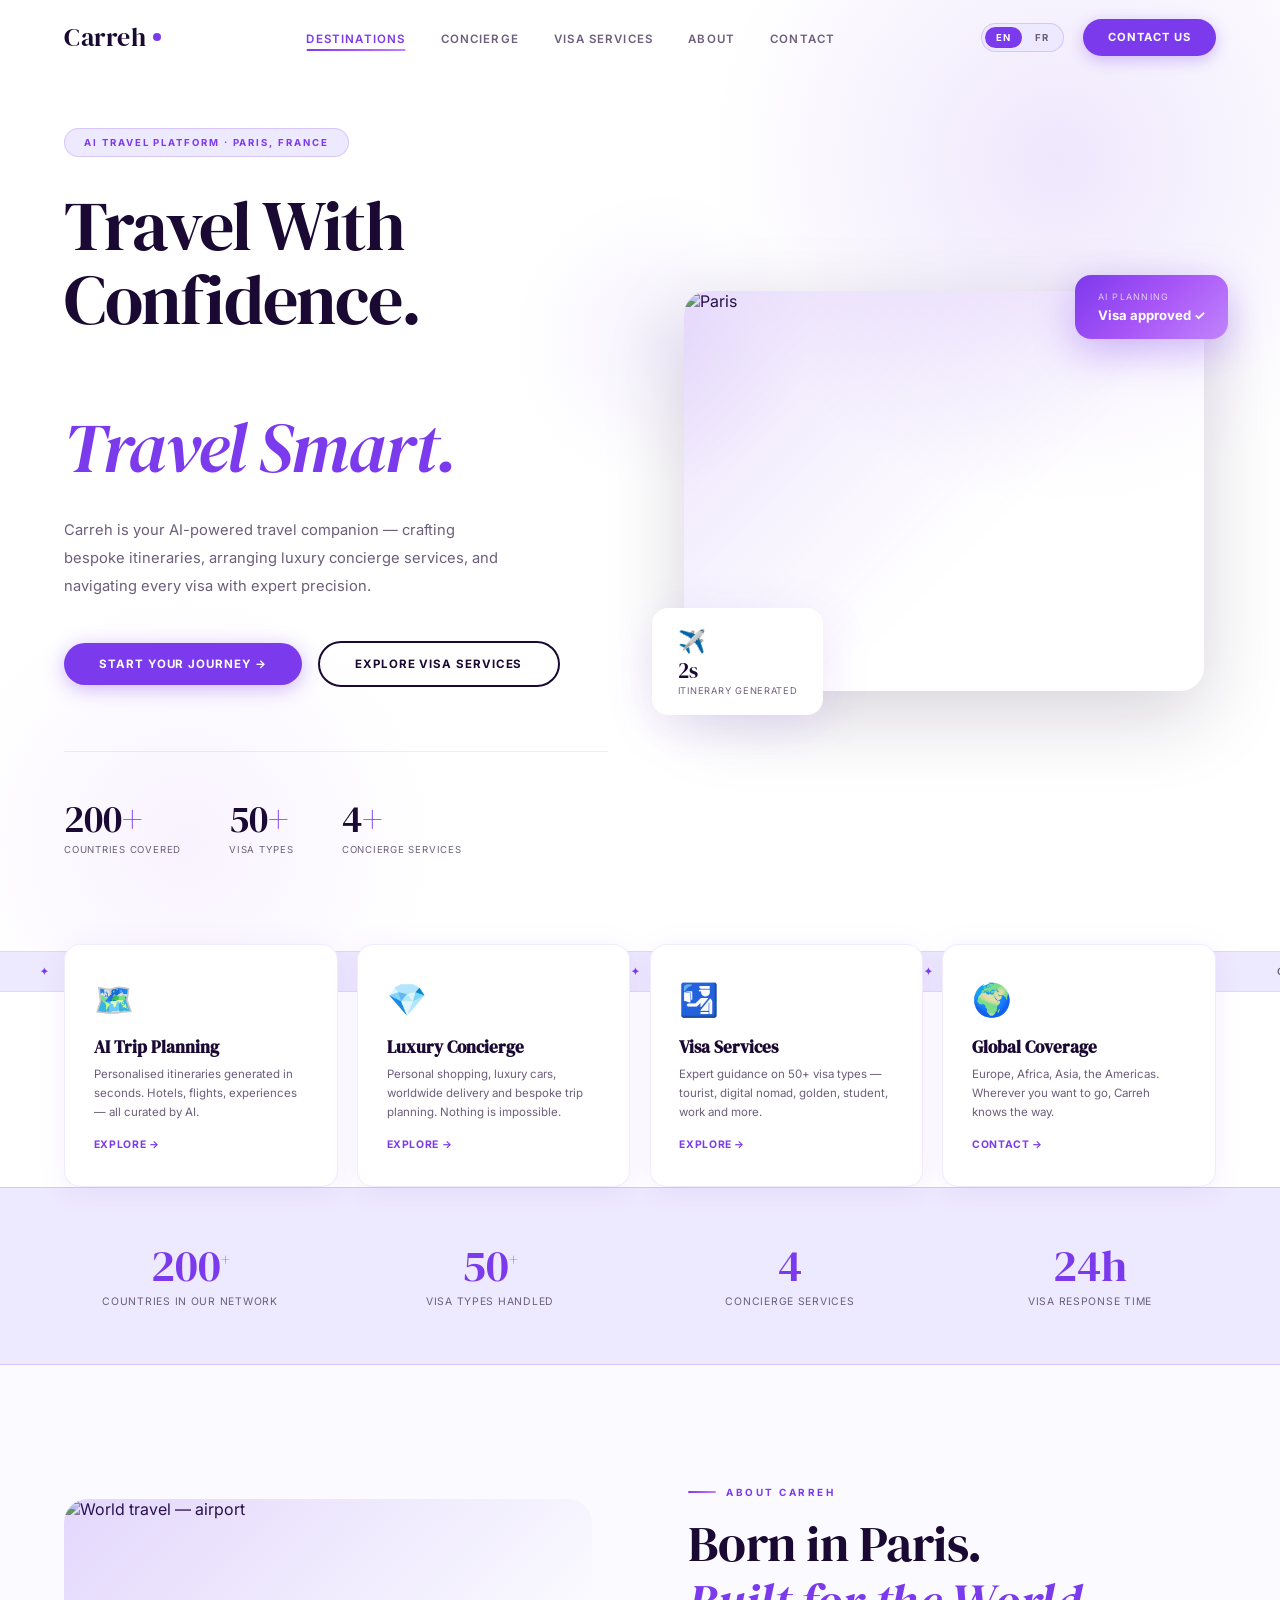
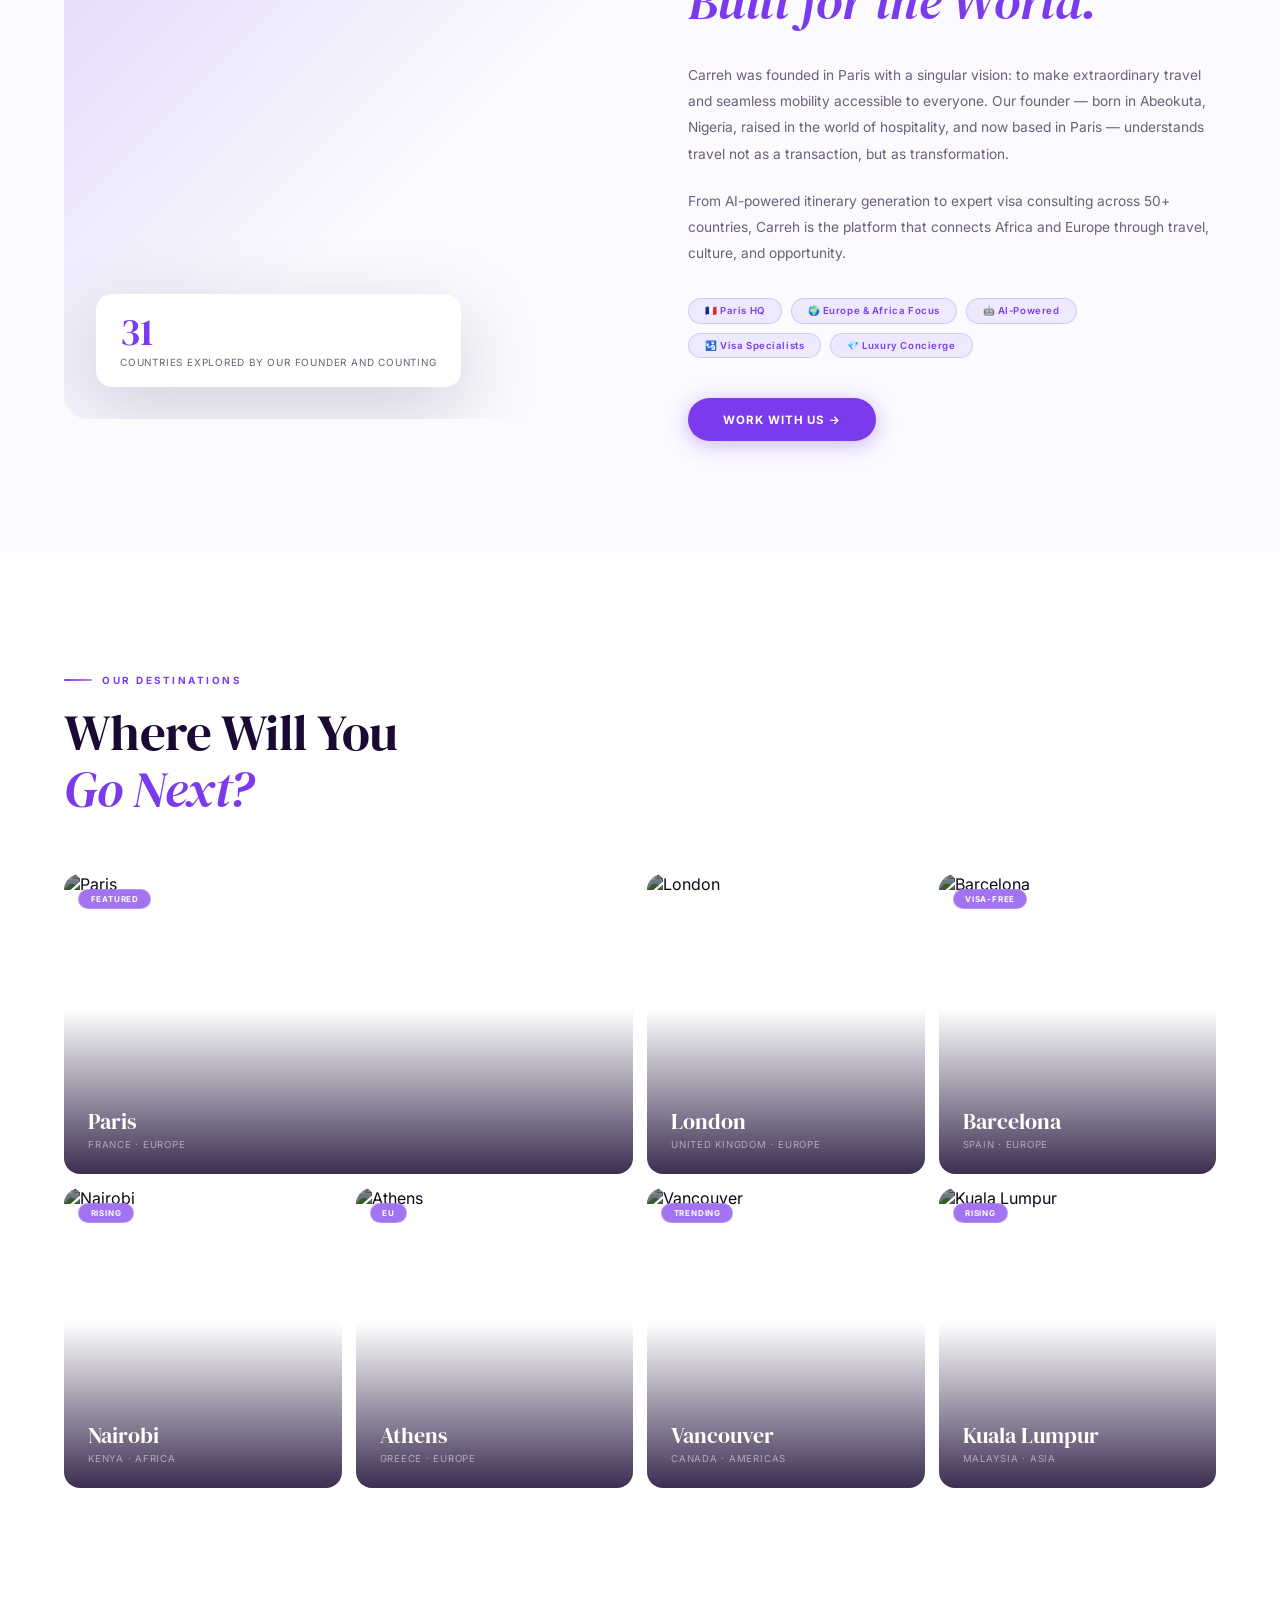
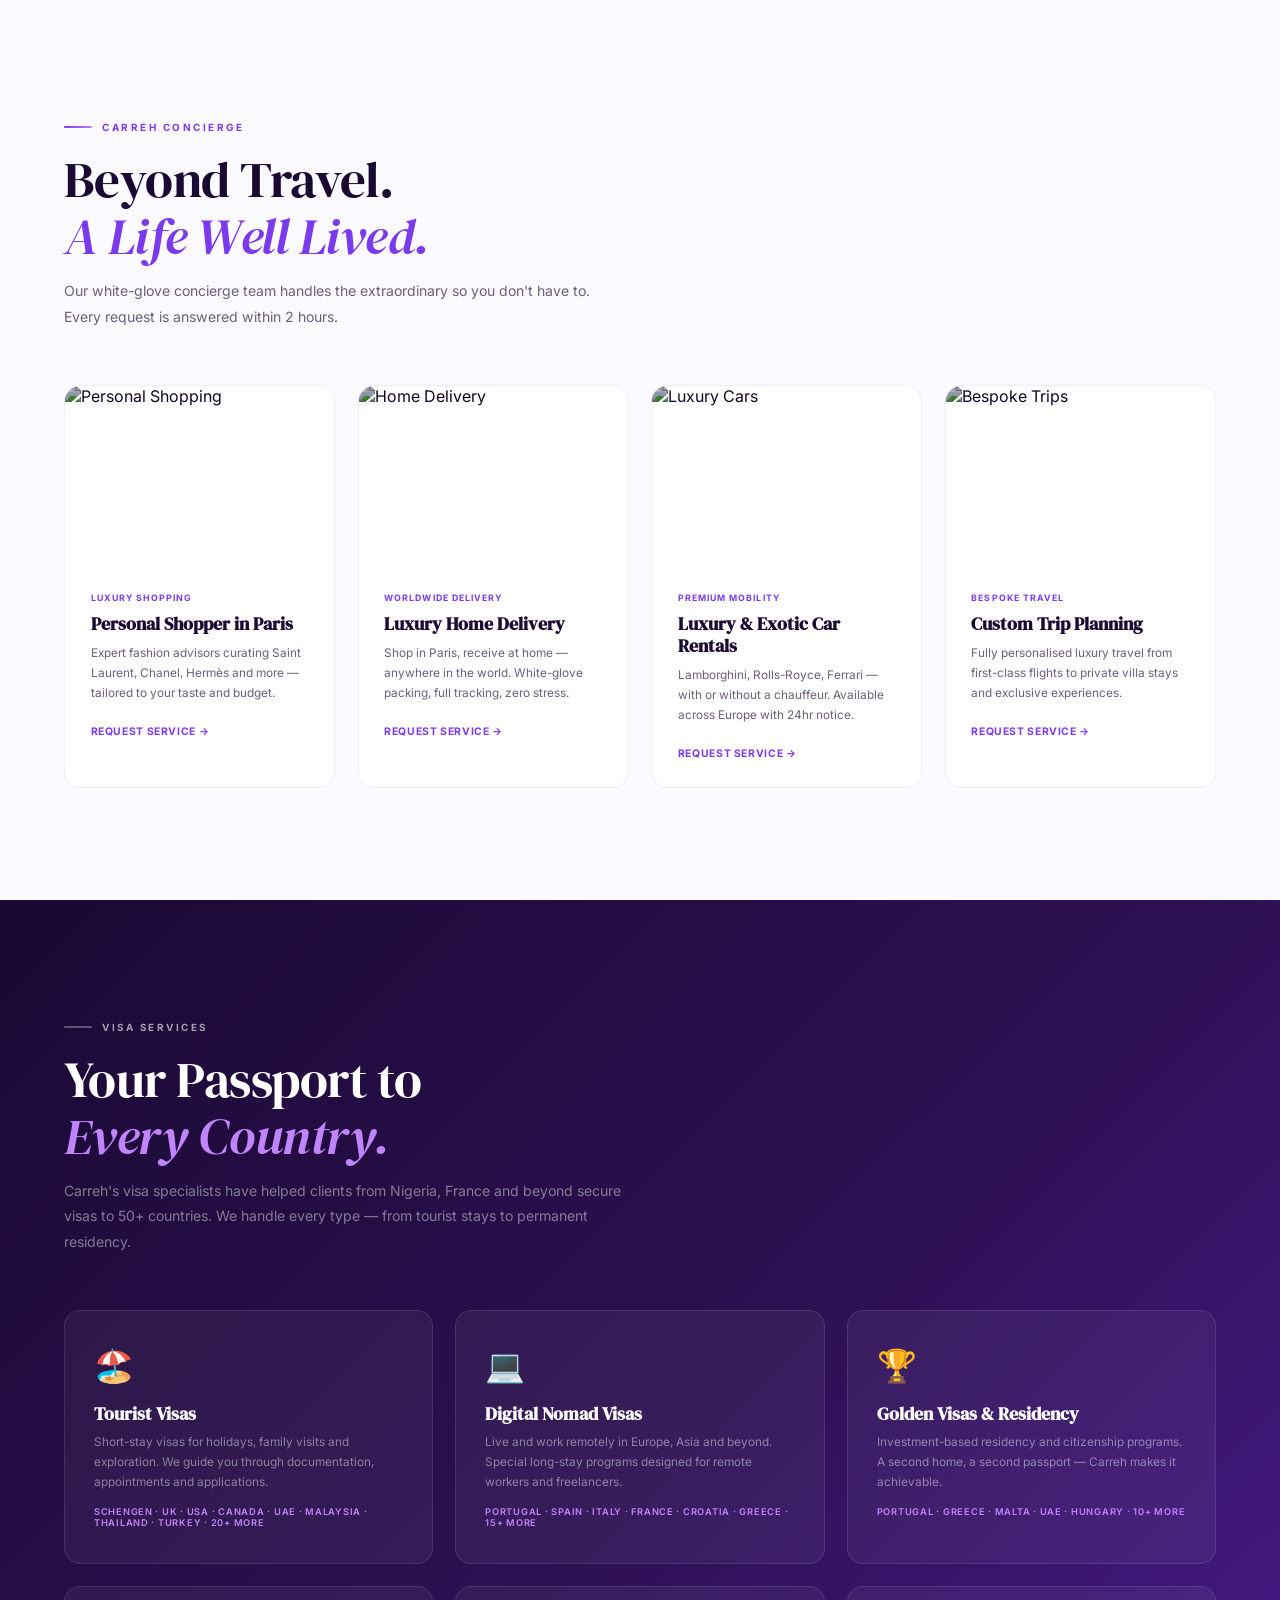
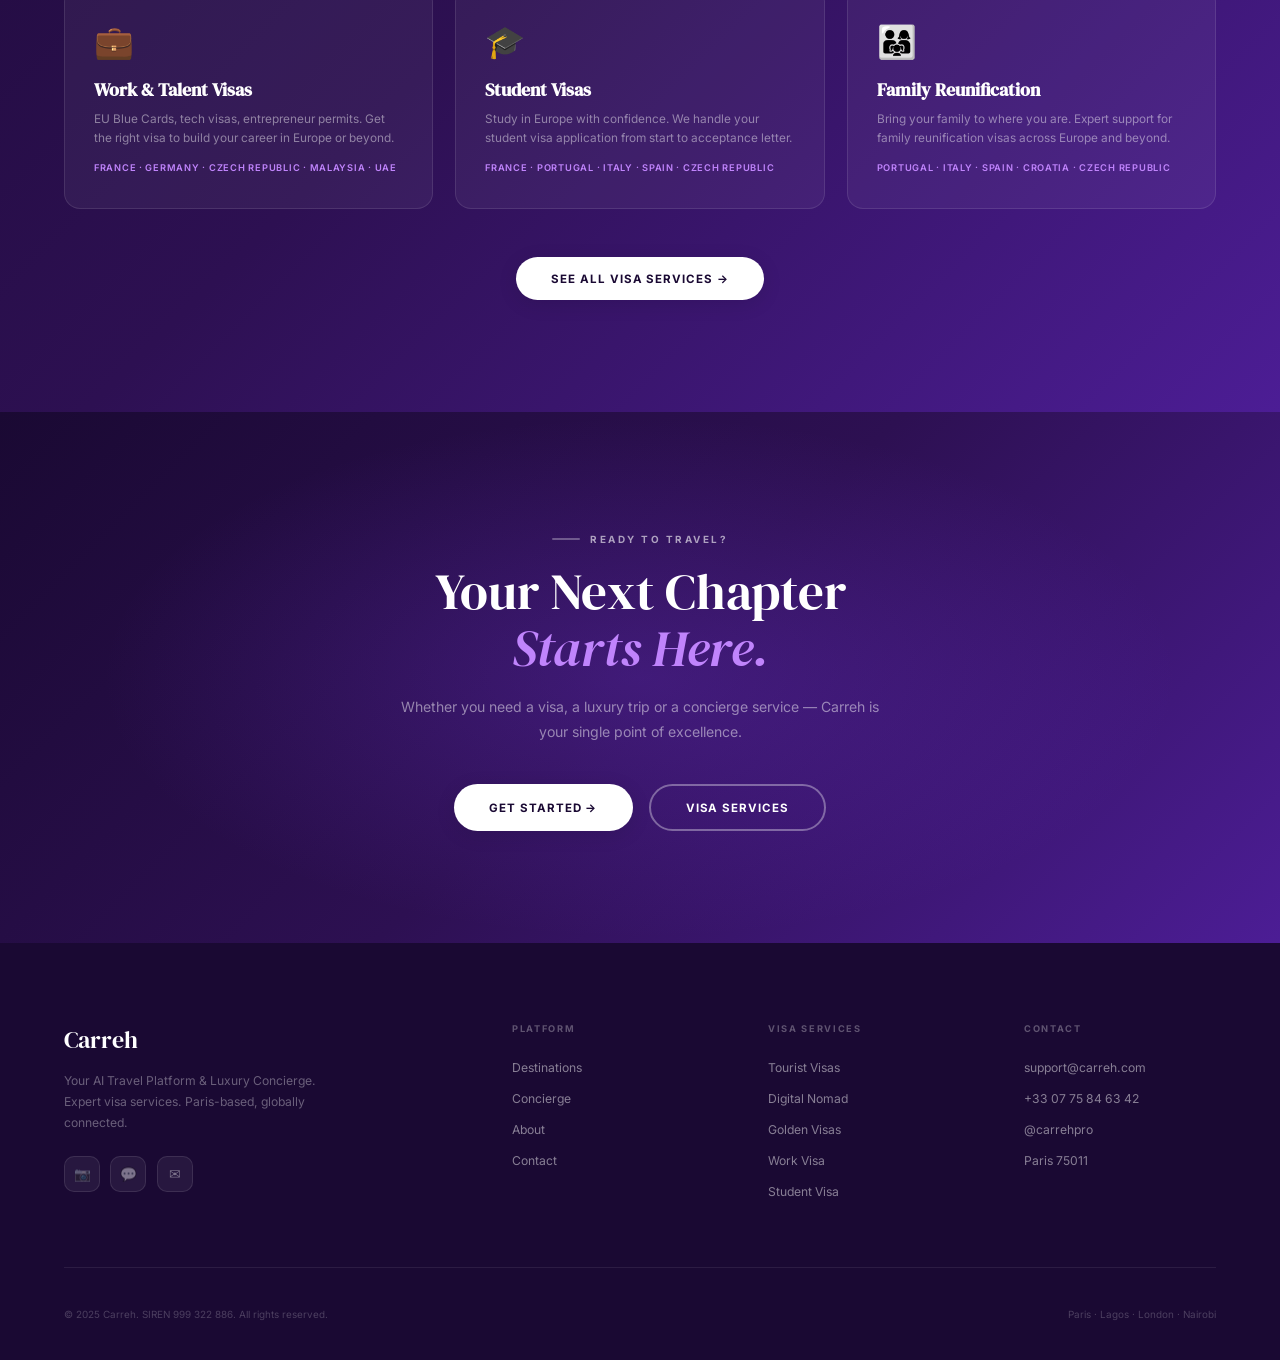
==== commit c3d9dade: "Update website style and index files (69ab497d911f6b1404cd338b)" ====
--- a/index.html
+++ b/index.html
@@ -134,7 +134,7 @@
 <section id="about" class="section" style="background:var(--off);">
   <div class="about-grid">
     <div class="about-img reveal">
-      <img src="https://images.unsplash.com/photo-1543051932-6ef9fecfff21?w=900&q=80&fit=crop" alt="Carreh founders"/>
+      <img src="https://images.unsplash.com/photo-1436491865332-7a61a109cc05?w=900&q=80&fit=crop&crop=center" alt="World travel — airport"/>
       <div class="ab-badge">
         <div class="ab-num">31</div>
         <div class="ab-txt">Countries explored by our founder and counting</div>
@@ -170,23 +170,33 @@
       <div class="dc-info"><div class="dc-city">Paris</div><div class="dc-ctry">France · Europe</div></div>
     </div>
     <div class="dc">
-      <img src="https://images.unsplash.com/photo-1588449668365-d15e397f6787?w=600&q=80&fit=crop" alt="Lagos"/>
-      <div class="dc-lbl">Hot</div>
-      <div class="dc-info"><div class="dc-city">Lagos</div><div class="dc-ctry">Nigeria · Africa</div></div>
-    </div>
-    <div class="dc">
       <img src="https://images.unsplash.com/photo-1513635269975-59663e0ac1ad?w=600&q=80&fit=crop" alt="London"/>
       <div class="dc-info"><div class="dc-city">London</div><div class="dc-ctry">United Kingdom · Europe</div></div>
     </div>
     <div class="dc">
-      <img src="https://images.unsplash.com/photo-1558618666-fcd25c85cd64?w=600&q=80&fit=crop" alt="Barcelona"/>
+      <img src="https://images.unsplash.com/photo-1583422409516-2895a77efded?w=600&q=80&fit=crop" alt="Barcelona"/>
       <div class="dc-lbl">Visa-Free</div>
       <div class="dc-info"><div class="dc-city">Barcelona</div><div class="dc-ctry">Spain · Europe</div></div>
     </div>
     <div class="dc">
-      <img src="https://images.unsplash.com/photo-1578662996442-48f60103fc96?w=600&q=80&fit=crop" alt="Nairobi"/>
+      <img src="https://images.unsplash.com/photo-1632204890611-e7cd58c4e898?w=600&q=80&fit=crop" alt="Nairobi"/>
       <div class="dc-lbl">Rising</div>
       <div class="dc-info"><div class="dc-city">Nairobi</div><div class="dc-ctry">Kenya · Africa</div></div>
+    </div>
+    <div class="dc">
+      <img src="https://images.unsplash.com/photo-1555993539-1732b0258235?w=600&q=80&fit=crop" alt="Athens"/>
+      <div class="dc-lbl">EU</div>
+      <div class="dc-info"><div class="dc-city">Athens</div><div class="dc-ctry">Greece · Europe</div></div>
+    </div>
+    <div class="dc">
+      <img src="https://images.unsplash.com/photo-1560814304-4f05b62af116?w=600&q=80&fit=crop" alt="Vancouver"/>
+      <div class="dc-lbl">Trending</div>
+      <div class="dc-info"><div class="dc-city">Vancouver</div><div class="dc-ctry">Canada · Americas</div></div>
+    </div>
+    <div class="dc">
+      <img src="https://images.unsplash.com/photo-1596422846543-75c6fc197f07?w=600&q=80&fit=crop" alt="Kuala Lumpur"/>
+      <div class="dc-lbl">Rising</div>
+      <div class="dc-info"><div class="dc-city">Kuala Lumpur</div><div class="dc-ctry">Malaysia · Asia</div></div>
     </div>
   </div>
 </section>
@@ -207,7 +217,7 @@
       </div>
     </div>
     <div class="con-card reveal" style="animation-delay:.1s;">
-      <div class="con-img"><img src="https://images.unsplash.com/photo-1566827191344-7fca41de9ea1?w=600&q=80&fit=crop" alt="Home Delivery"/></div>
+      <div class="con-img"><img src="https://images.unsplash.com/photo-1607082348824-0a96f2a4b9da?w=600&q=80&fit=crop" alt="Home Delivery"/></div>
       <div class="con-body">
         <div class="con-tag">Worldwide Delivery</div>
         <h3>Luxury Home Delivery</h3>
--- a/styles.css
+++ b/styles.css
@@ -135,7 +135,7 @@
 .pill{font-family:'Inter',sans-serif;font-size:.6rem;font-weight:600;letter-spacing:.06em;padding:.4rem 1rem;border-radius:100px;background:var(--lavender2);border:1px solid var(--border-p);color:var(--purple);}
 
 /* ═══ DESTINATIONS ═══ */
-.dest-grid{display:grid;grid-template-columns:repeat(5,1fr);gap:14px;margin-top:3.5rem;}
+.dest-grid{display:grid;grid-template-columns:repeat(4,1fr);gap:14px;margin-top:3.5rem;}
 .dc{position:relative;border-radius:var(--radius);overflow:hidden;height:300px;cursor:pointer;}
 .dc:first-child{grid-column:span 2;}
 .dc img{width:100%;height:100%;object-fit:cover;filter:brightness(.55) saturate(.9);transition:transform .7s,filter .5s;}
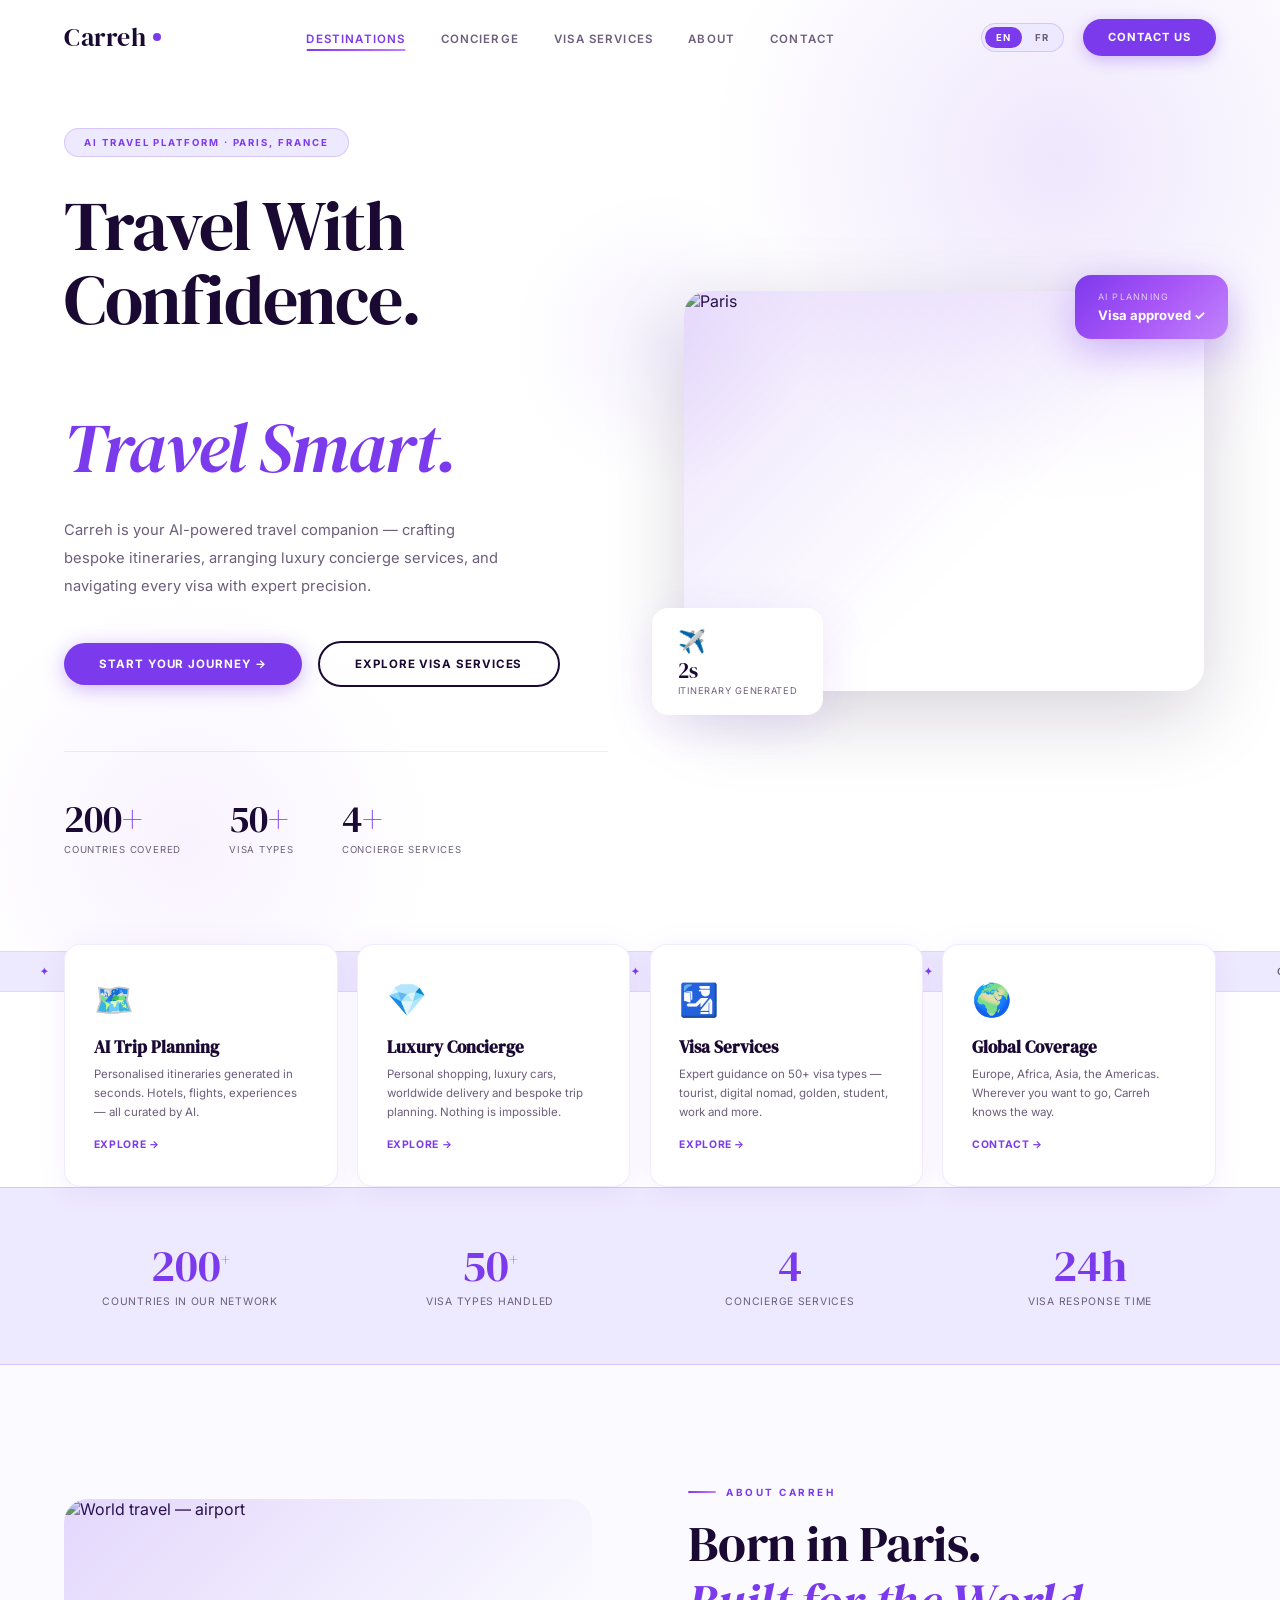
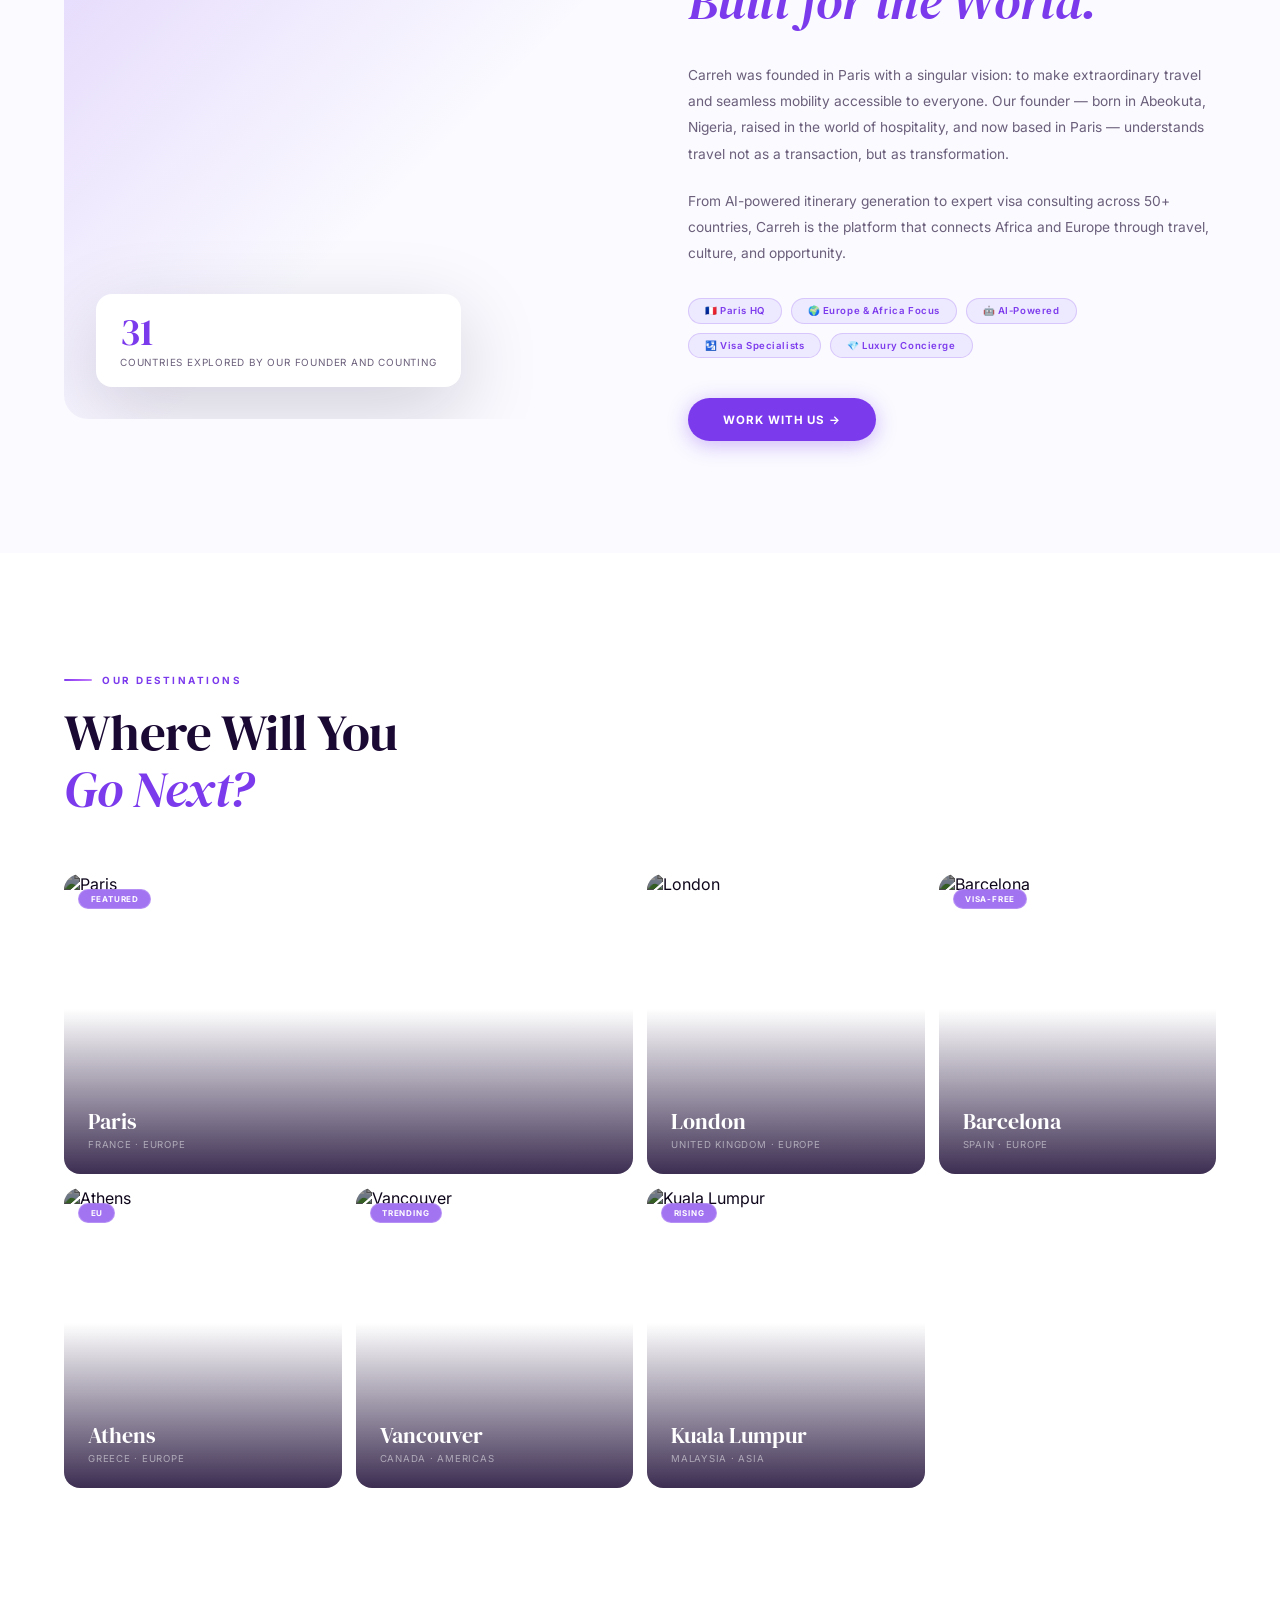
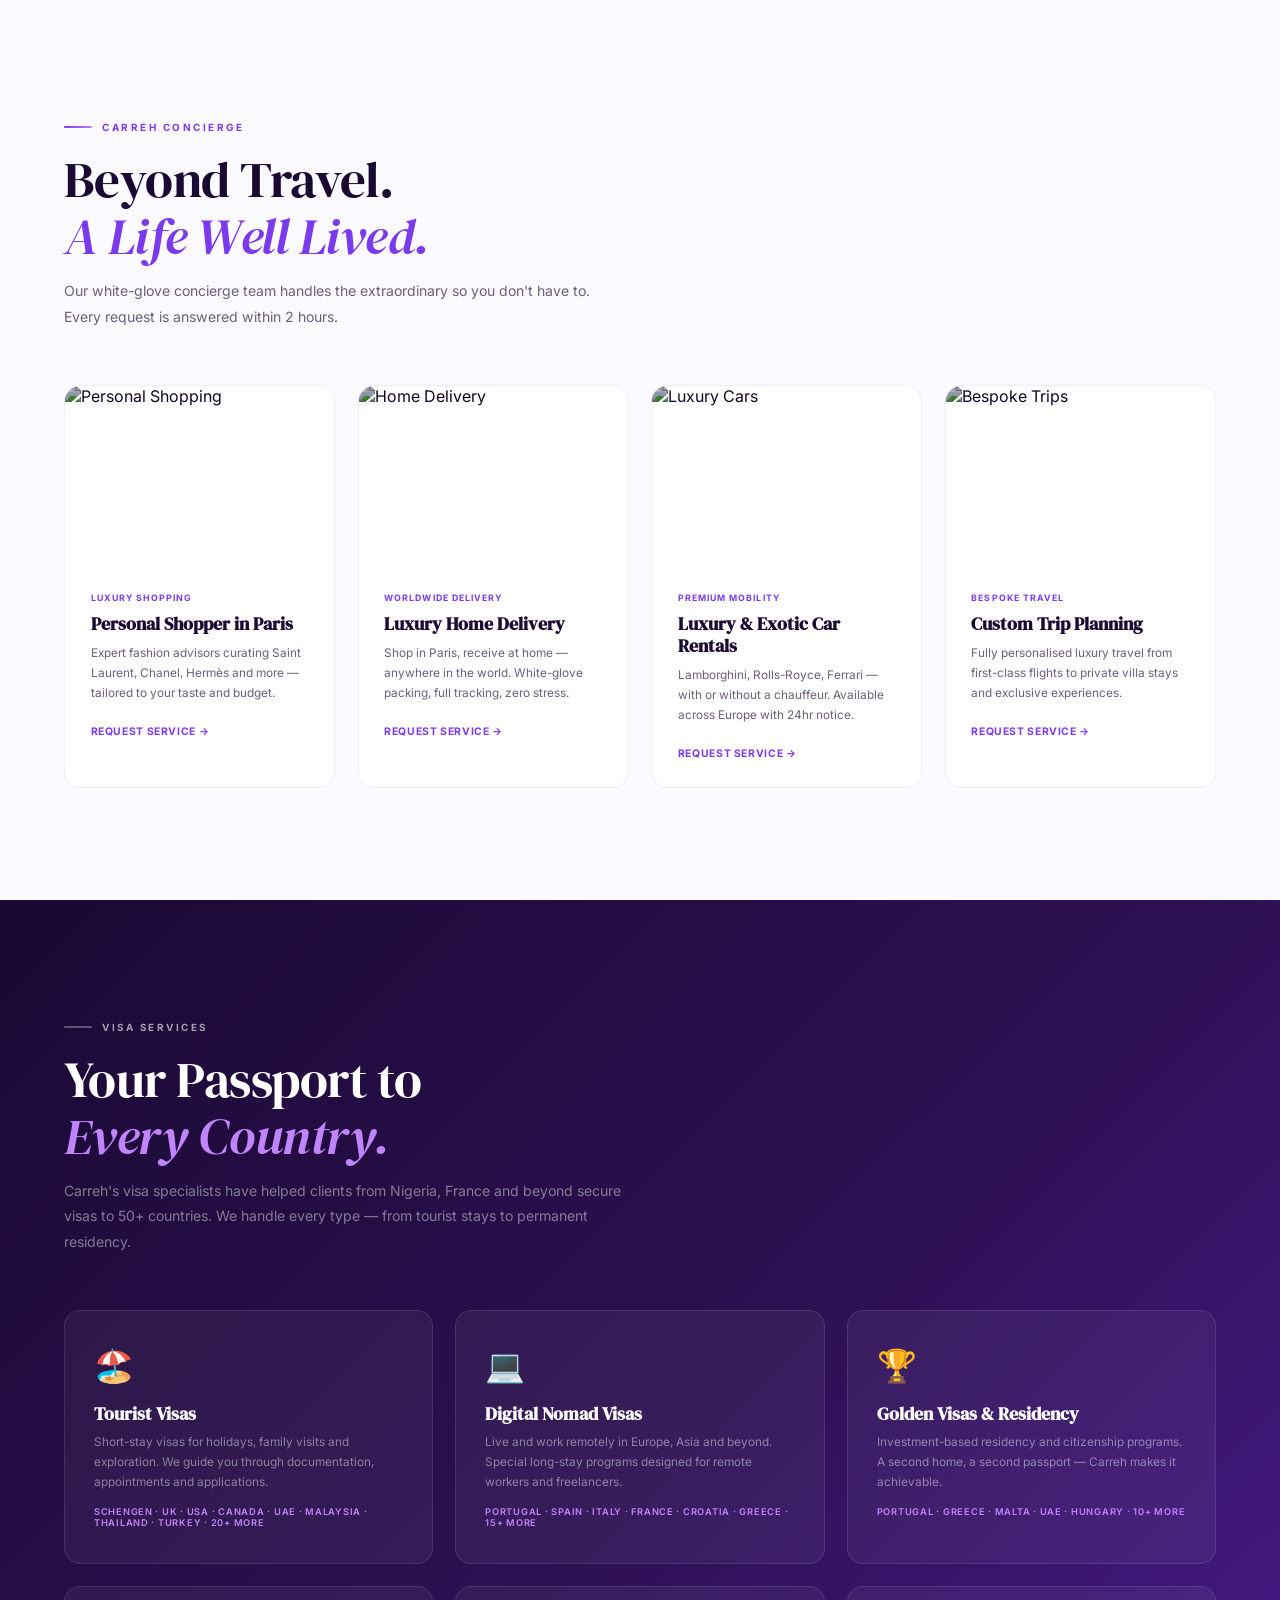
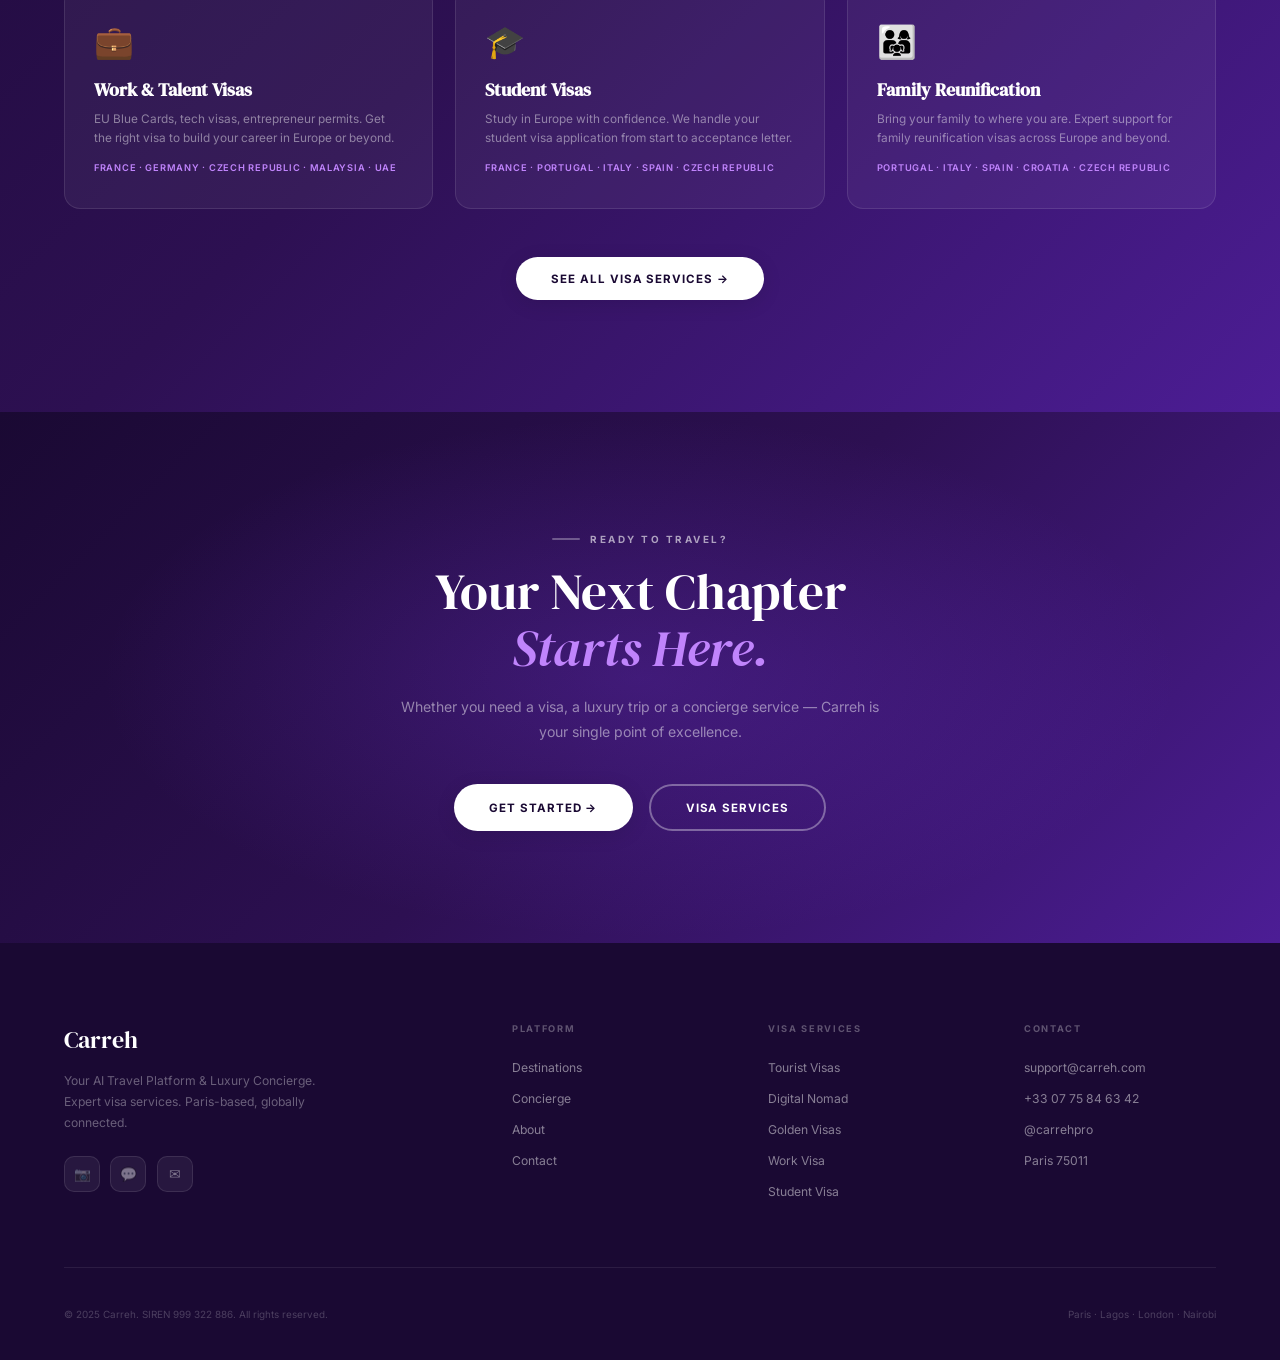
==== commit 24511730: "Update website style and index files - Session 1 (69ab497d911f6b1404cd338b)" ====
--- a/index.html
+++ b/index.html
@@ -179,11 +179,6 @@
       <div class="dc-info"><div class="dc-city">Barcelona</div><div class="dc-ctry">Spain · Europe</div></div>
     </div>
     <div class="dc">
-      <img src="https://images.unsplash.com/photo-1632204890611-e7cd58c4e898?w=600&q=80&fit=crop" alt="Nairobi"/>
-      <div class="dc-lbl">Rising</div>
-      <div class="dc-info"><div class="dc-city">Nairobi</div><div class="dc-ctry">Kenya · Africa</div></div>
-    </div>
-    <div class="dc">
       <img src="https://images.unsplash.com/photo-1555993539-1732b0258235?w=600&q=80&fit=crop" alt="Athens"/>
       <div class="dc-lbl">EU</div>
       <div class="dc-info"><div class="dc-city">Athens</div><div class="dc-ctry">Greece · Europe</div></div>
